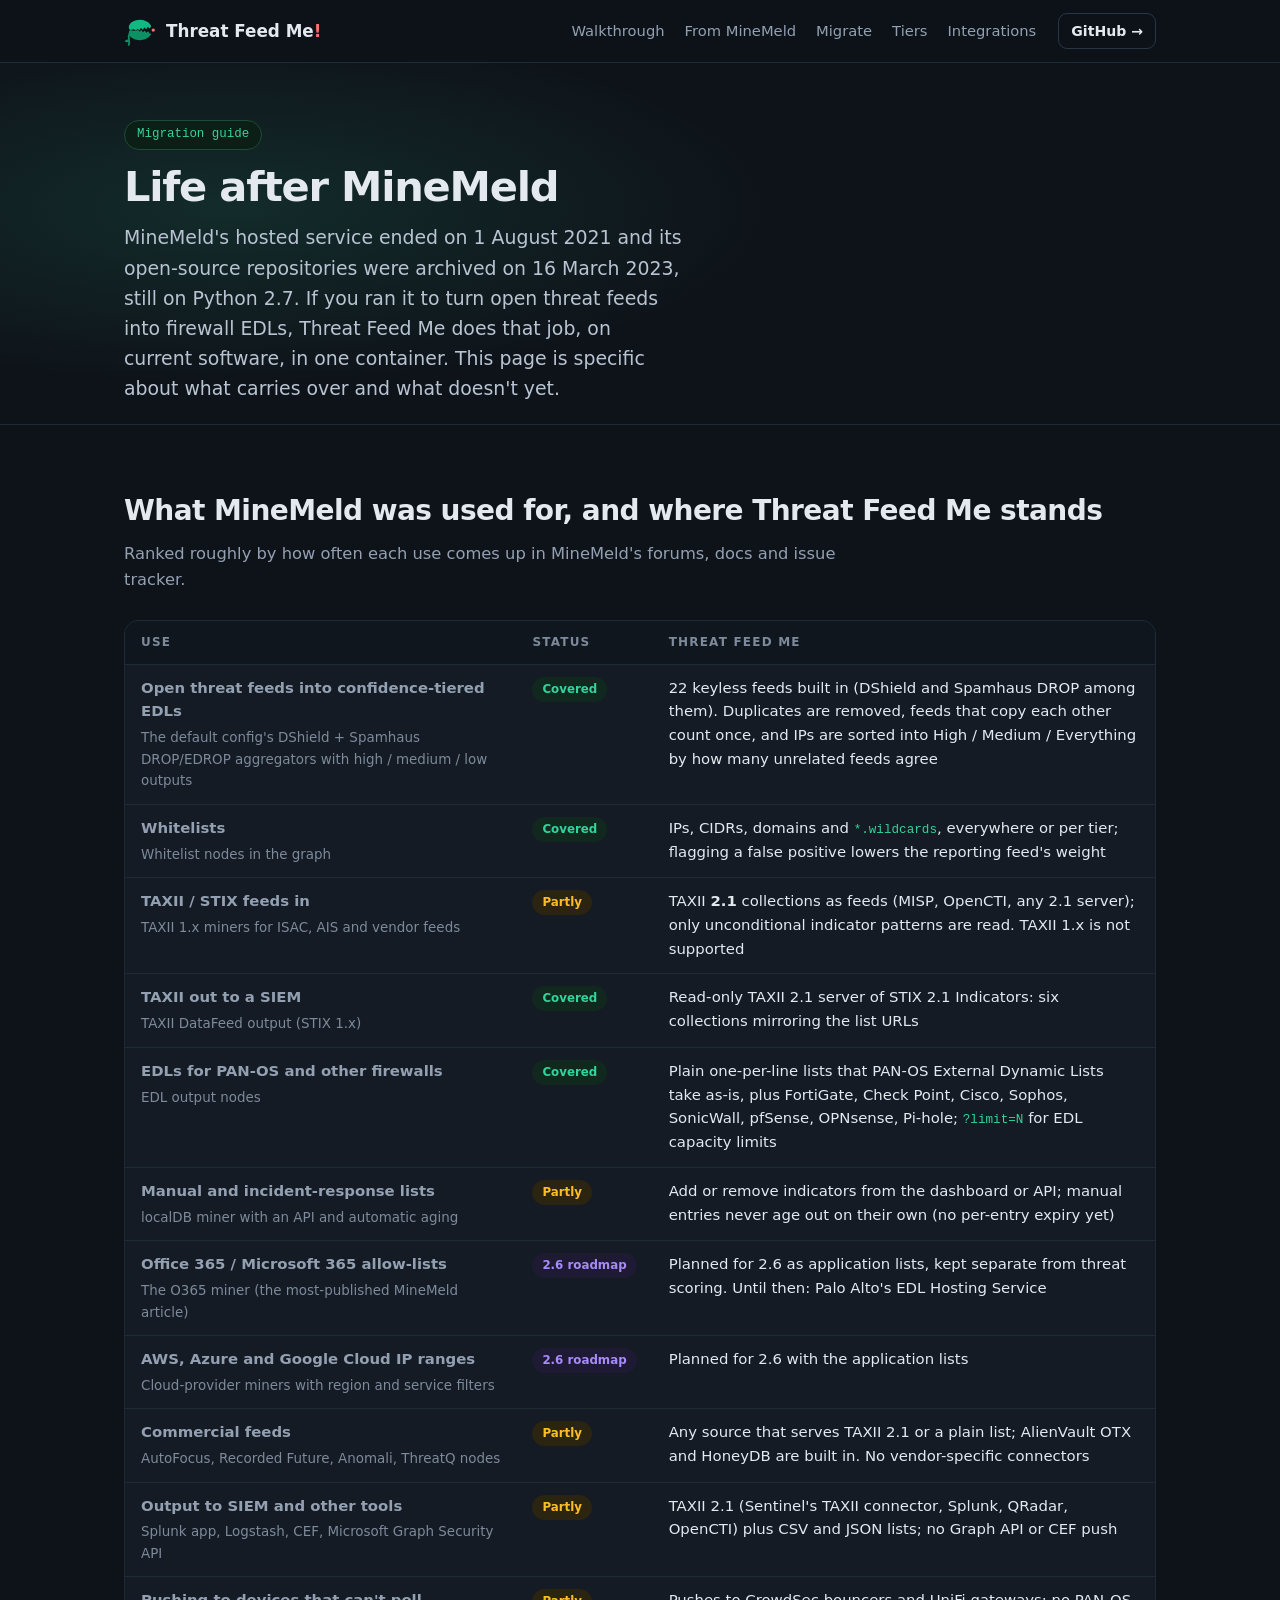
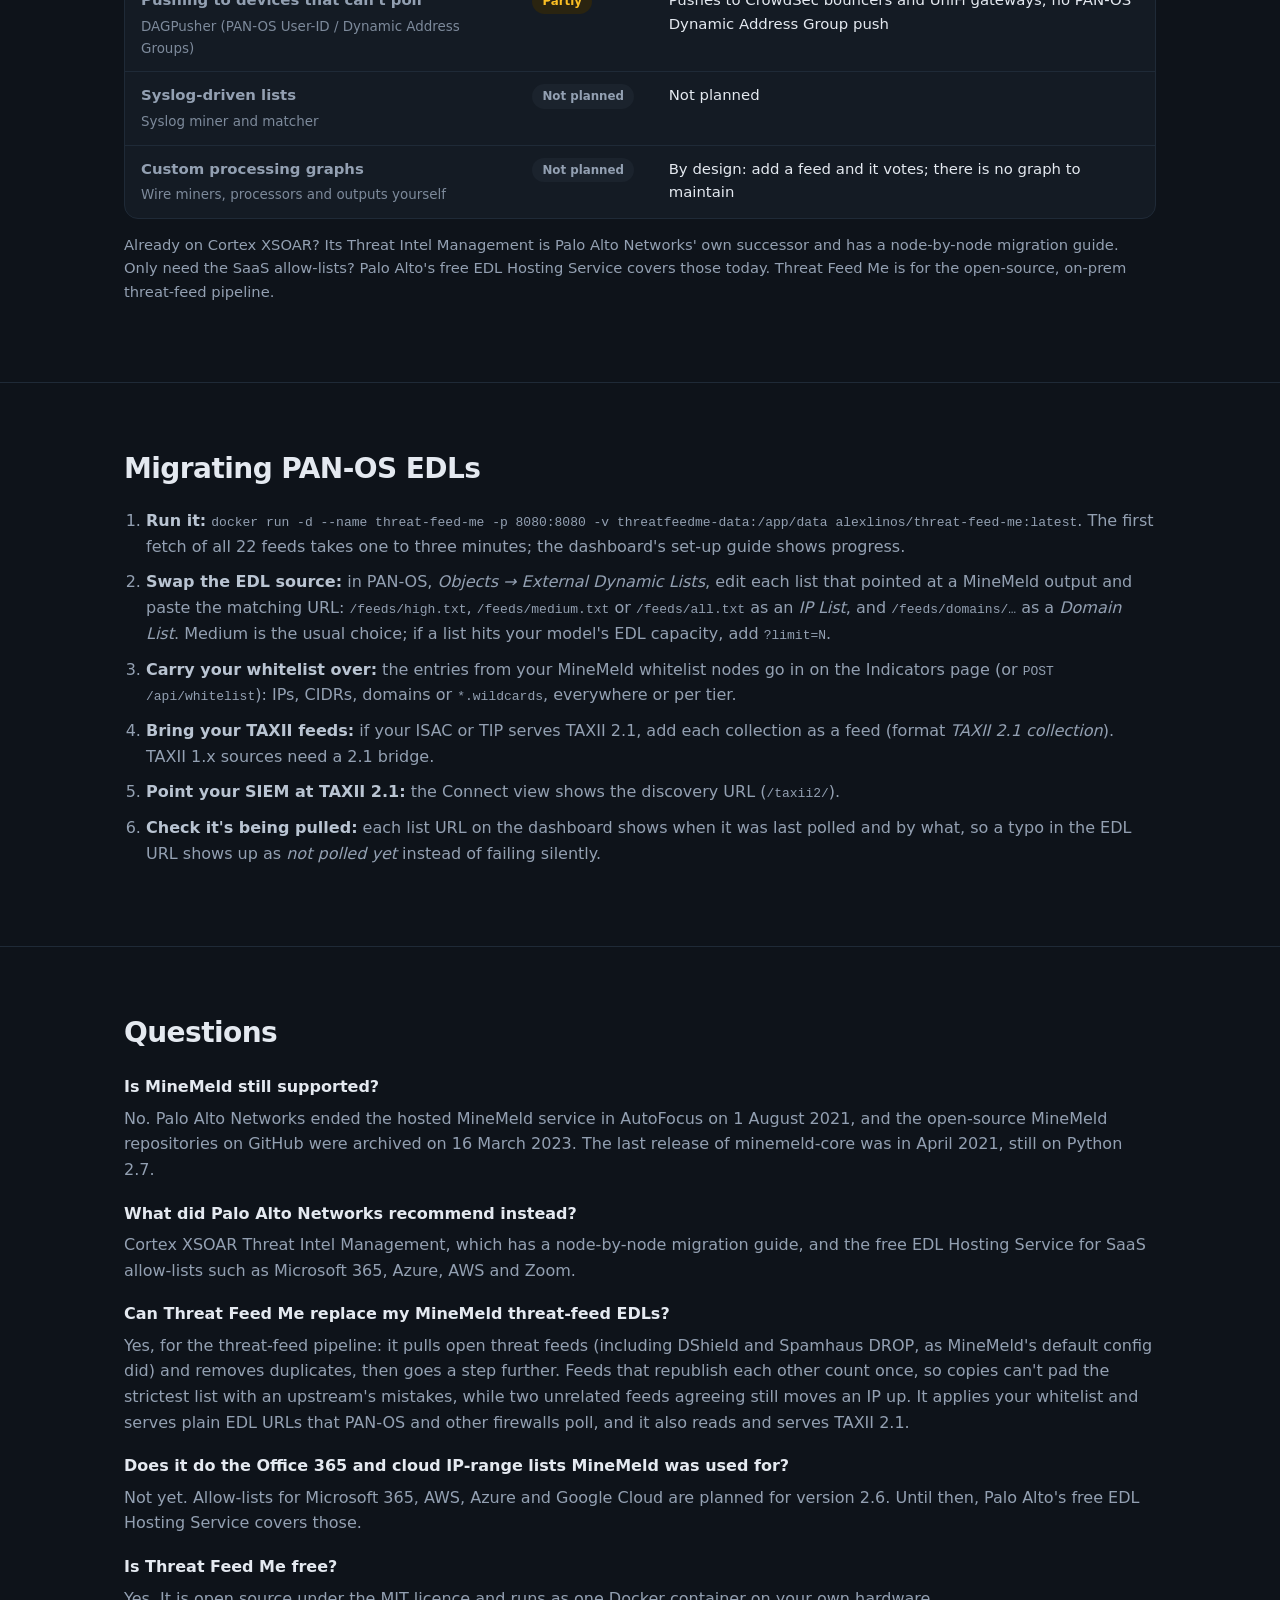
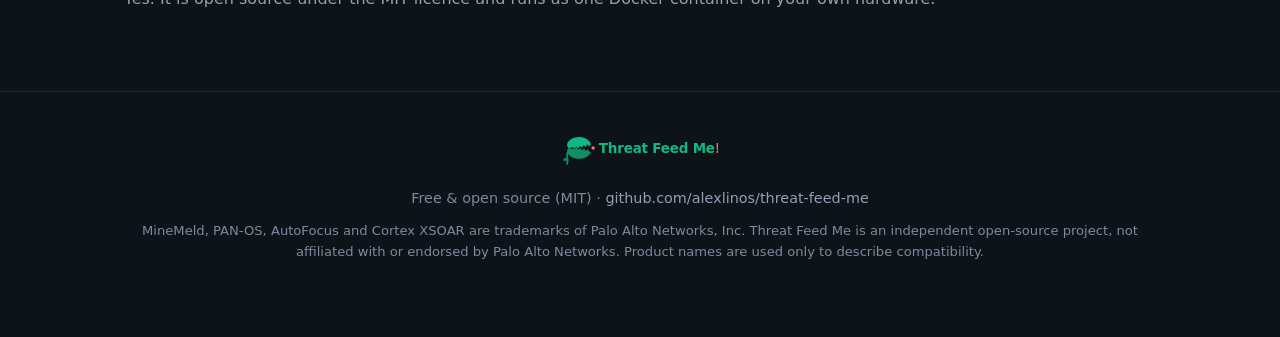
==== docs/minemeld.html @ 3b80e7b0 "site: explain the scoring in plain language, and say how we go past MineMeld The page leaned on "ove" ====
<!doctype html>
<html lang="en">
<head>
<meta charset="utf-8">
<meta name="viewport" content="width=device-width, initial-scale=1">
<title>MineMeld alternative: move your threat-feed EDLs to Threat Feed Me</title>
<meta name="description" content="MineMeld is archived. What it was used for, what Threat Feed Me covers today (threat-feed EDLs, whitelists, TAXII 2.1 in and out, non-PAN firewalls), what is on the roadmap (Office 365 and cloud allow-lists), and how to migrate PAN-OS EDLs.">
<link rel="canonical" href="https://alexlinos.github.io/threat-feed-me/minemeld.html">
<link rel="icon" type="image/svg+xml" href="assets/logo-mark.svg">
<meta property="og:type" content="article">
<meta property="og:title" content="MineMeld alternative: move your threat-feed EDLs to Threat Feed Me">
<meta property="og:description" content="What MineMeld was used for, what carries over, what doesn't yet, and how to migrate.">
<meta property="og:url" content="https://alexlinos.github.io/threat-feed-me/minemeld.html">
<meta property="og:image" content="https://alexlinos.github.io/threat-feed-me/assets/social-preview.png">
<meta name="twitter:card" content="summary_large_image">
<script type="application/ld+json">{"@context": "https://schema.org", "@type": "FAQPage", "mainEntity": [{"@type": "Question", "name": "Is MineMeld still supported?", "acceptedAnswer": {"@type": "Answer", "text": "No. Palo Alto Networks ended the hosted MineMeld service in AutoFocus on 1 August 2021, and the open-source MineMeld repositories on GitHub were archived on 16 March 2023. The last release of minemeld-core was in April 2021, still on Python 2.7."}}, {"@type": "Question", "name": "What did Palo Alto Networks recommend instead?", "acceptedAnswer": {"@type": "Answer", "text": "Cortex XSOAR Threat Intel Management, which has a node-by-node migration guide, and the free EDL Hosting Service for SaaS allow-lists such as Microsoft 365, Azure, AWS and Zoom."}}, {"@type": "Question", "name": "Can Threat Feed Me replace my MineMeld threat-feed EDLs?", "acceptedAnswer": {"@type": "Answer", "text": "Yes, for the threat-feed pipeline: it pulls open threat feeds (including DShield and Spamhaus DROP, as MineMeld's default config did) and removes duplicates, then goes a step further. Feeds that republish each other count once, so copies can't pad the strictest list with an upstream's mistakes, while two unrelated feeds agreeing still moves an IP up. It applies your whitelist and serves plain EDL URLs that PAN-OS and other firewalls poll, and it also reads and serves TAXII 2.1."}}, {"@type": "Question", "name": "Does it do the Office 365 and cloud IP-range lists MineMeld was used for?", "acceptedAnswer": {"@type": "Answer", "text": "Not yet. Allow-lists for Microsoft 365, AWS, Azure and Google Cloud are planned for version 2.6. Until then, Palo Alto's free EDL Hosting Service covers those."}}, {"@type": "Question", "name": "Is Threat Feed Me free?", "acceptedAnswer": {"@type": "Answer", "text": "Yes. It is open source under the MIT licence and runs as one Docker container on your own hardware."}}]}</script>
<script type="application/ld+json">{"@context": "https://schema.org", "@type": "SoftwareApplication", "name": "Threat Feed Me", "applicationCategory": "SecurityApplication", "operatingSystem": "Linux (Docker), amd64 and arm64", "offers": {"@type": "Offer", "price": "0", "priceCurrency": "USD"}, "license": "https://opensource.org/licenses/MIT", "url": "https://alexlinos.github.io/threat-feed-me/", "codeRepository": "https://github.com/alexlinos/threat-feed-me", "description": "Open-source, on-prem threat-intelligence aggregator: free threat feeds, deduplicated and ranked by how many unrelated feeds agree, as firewall block lists (EDLs), TAXII 2.1 in and out, and publishing to CrowdSec and UniFi."}</script>
<style>
  :root{
    --bg:#0e131a; --panel:#141b24; --panel-2:#10161e; --raised:#17202b;
    --border:#1f2a37; --border-2:#2a3646;
    --text:#e4e9f0; --text-2:#b9c4d2; --muted:#93a0b2; --dim:#7d8a9b;
    --green:#10b981; --green-bright:#34d399; --green-deep:#11281f;
    --purple:#a78bfa; --red:#f87171; --amber:#fbbf24;
    --mono:"JetBrains Mono",ui-monospace,SFMono-Regular,Menlo,Consolas,monospace;
    --sans:"Plus Jakarta Sans",Inter,"Segoe UI Variable Text","Segoe UI",system-ui,-apple-system,sans-serif;
    --maxw:1080px;
  }
  *{box-sizing:border-box}
  html{scroll-behavior:smooth;background:var(--bg)}
  body{margin:0;background:var(--bg);color:var(--text);font-family:var(--sans);line-height:1.6;
    -webkit-font-smoothing:antialiased}
  a{color:var(--green-bright);text-decoration:none}
  a:hover{text-decoration:underline}
  :focus-visible{outline:2px solid var(--green-bright);outline-offset:2px}
  .wrap{max-width:var(--maxw);margin:0 auto;padding:0 24px}

  /* ---- top bar ---- */
  .nav{position:sticky;top:0;z-index:10;background:rgba(14,19,26,.88);backdrop-filter:blur(10px);
    -webkit-backdrop-filter:blur(10px);border-bottom:1px solid var(--border)}
  .nav .wrap{display:flex;align-items:center;gap:22px;height:62px}
  .nav .brand{display:flex;align-items:center;gap:10px;color:var(--text);font-weight:800;font-size:1.05rem}
  .nav .brand:hover{text-decoration:none}
  .nav .brand svg{width:32px;height:32px}
  .nav .brand .bang{color:var(--red)}
  .nav .links{display:flex;gap:20px;margin-left:auto;font-size:.92rem}
  .nav .links a{color:var(--muted)}
  .nav .links a:hover{color:var(--text);text-decoration:none}
  .nav .gh{color:var(--text);border:1px solid var(--border-2);border-radius:9px;padding:6px 12px;font-weight:600;font-size:.88rem}
  .nav .gh:hover{border-color:var(--green);text-decoration:none}

  /* ---- hero ---- */
  header{padding:64px 0 36px;background:
    radial-gradient(ellipse 60% 70% at 18% 40%,rgba(52,211,153,.13),transparent 70%)}
  .hero{display:grid;grid-template-columns:minmax(0,1.15fr) minmax(0,1fr);gap:40px;align-items:center}
  .kicker{display:inline-block;font-family:var(--mono);font-size:.78rem;color:var(--green-bright);
    border:1px solid #1e4a37;border-radius:999px;padding:4px 12px;background:#0c1f17}
  h1{margin:16px 0 14px;font-size:3.3rem;line-height:1.02;font-weight:800;letter-spacing:-.03em}
  h1 .bang{color:var(--red)}
  .lede{font-size:1.18rem;color:var(--text-2);margin:0;max-width:560px}
  .lede b{color:var(--text)}
  .hero-stage{width:100%;max-width:520px;margin-left:auto;border-radius:24px;overflow:hidden;
    border:1px solid #1e2a36;background:#111922;aspect-ratio:3/2;box-shadow:0 24px 70px rgba(0,0,0,.35)}
  .hero-video{display:block;width:100%;height:100%;object-fit:cover}
  .cta-row{display:flex;gap:12px;flex-wrap:wrap;margin:28px 0 0}
  .btn{display:inline-flex;align-items:center;gap:8px;padding:12px 20px;border-radius:11px;font-weight:700;font-size:.95rem;
    border:1px solid var(--border-2)}
  .btn:hover{text-decoration:none}
  .btn.primary{background:var(--green-bright);color:#05180f;border-color:var(--green-bright)}
  .btn.primary:hover{filter:brightness(1.06)}
  .btn.ghost{color:var(--text);background:var(--panel)}
  .btn.ghost:hover{border-color:var(--green)}
  .chips{display:flex;flex-wrap:wrap;gap:10px;margin-top:26px}
  .chip{font-size:.86rem;color:var(--muted);background:var(--panel);border:1px solid var(--border);border-radius:999px;padding:6px 13px}
  .chip b{color:var(--green-bright);font-weight:650}
  .shot{margin:44px 0 0;border-radius:16px;border:1px solid var(--border-2);overflow:hidden;
    box-shadow:0 30px 80px rgba(0,0,0,.45),0 0 0 1px rgba(255,255,255,.02)}
  .shot img{display:block;width:100%;height:auto}

  /* ---- sections ---- */
  section{padding:64px 0;border-top:1px solid var(--border)}
  h2{font-size:1.75rem;font-weight:800;letter-spacing:-.02em;margin:0 0 8px}
  .sub{color:var(--muted);margin:0 0 26px;font-size:1.02rem;max-width:760px}
  .sub b{color:var(--text-2)}

  /* ---- walkthrough ---- */
  .steps{display:grid;gap:28px}
  .step{display:grid;grid-template-columns:minmax(0,.8fr) minmax(0,1.4fr);gap:30px;align-items:center}
  .step:nth-child(even){grid-template-columns:minmax(0,1.4fr) minmax(0,.8fr)}
  .step:nth-child(even) .step-text{order:2}
  .step-num{font-family:var(--mono);font-size:.8rem;color:var(--green-bright);letter-spacing:.08em}
  .step h3{margin:6px 0 8px;font-size:1.3rem;font-weight:750;letter-spacing:-.01em}
  .step p{margin:0;color:var(--muted);font-size:.98rem}
  .step p b{color:var(--text-2)}
  .step .shot{margin:0}

  /* ---- code block ---- */
  .code{background:#0b1016;border:1px solid var(--border-2);border-radius:14px;overflow:hidden}
  .code-head{display:flex;align-items:center;gap:8px;padding:10px 14px;border-bottom:1px solid var(--border);background:var(--panel)}
  .dot{width:11px;height:11px;border-radius:50%}
  .dot.r{background:var(--red)} .dot.y{background:var(--amber)} .dot.g{background:var(--green-bright)}
  .code-title{margin-left:6px;font-family:var(--mono);font-size:.8rem;color:var(--dim)}
  .copy-btn{margin-left:auto;font-family:var(--mono);font-size:.78rem;background:var(--panel-2);color:var(--muted);
    border:1px solid var(--border-2);border-radius:8px;padding:5px 11px;cursor:pointer;transition:.15s}
  .copy-btn:hover,.copy-btn.done{color:var(--green-bright);border-color:var(--green)}
  pre{margin:0;padding:16px 18px;overflow-x:auto;font-family:var(--mono);font-size:.9rem;line-height:1.65;color:#d6dde6}
  pre .c{color:var(--dim)} pre .k{color:var(--green-bright)} pre .s{color:var(--amber)}
  .after-code{color:var(--muted);font-size:.93rem;margin-top:14px}
  .after-code code,.scoring code{font-family:var(--mono);font-size:.85em;background:var(--panel);border:1px solid var(--border-2);
    border-radius:6px;padding:1px 6px;color:var(--green-bright)}

  /* ---- tiers ---- */
  .tiers{display:grid;grid-template-columns:repeat(3,1fr);gap:14px}
  .tier{background:var(--panel);border:1px solid var(--border);border-radius:16px;padding:20px}
  .tier.med{border-color:#2b6b52;background:linear-gradient(180deg,rgba(52,211,153,.05),transparent 60%),var(--panel)}
  .tier h3{margin:0 0 4px;font-size:1.08rem;display:flex;align-items:center;gap:8px}
  .badge{font-size:.72rem;font-weight:700;padding:2px 9px;border-radius:999px;color:var(--muted);background:var(--raised)}
  .tier.med .badge{color:var(--green-bright);background:var(--green-deep)}
  .tier p{margin:8px 0 0;color:var(--muted);font-size:.92rem}
  .tier .url{font-family:var(--mono);font-size:.82rem;color:var(--text-2);margin-top:14px;word-break:break-all}
  .scoring{margin:24px 0 0;color:var(--muted);font-size:.95rem;padding-left:20px}
  .scoring li{margin:7px 0}
  .scoring b{color:var(--text-2)}

  /* ---- firewalls + cards + map ---- */
  .fw-grid{display:grid;grid-template-columns:repeat(2,1fr);gap:12px}
  .fw{background:var(--panel);border:1px solid var(--border);border-radius:12px;padding:14px 16px}
  .fw .name{font-weight:650;color:var(--text)}
  .fw .path{font-family:var(--mono);font-size:.8rem;color:var(--muted);margin-top:4px;display:block}
  .cards{display:grid;grid-template-columns:repeat(2,1fr);gap:14px}
  .card{background:var(--panel);border:1px solid var(--border);border-radius:16px;padding:20px}
  .card h3{margin:0 0 6px;font-size:1.05rem}
  .card p{margin:0;color:var(--muted);font-size:.93rem}
  .card .tag{font-family:var(--mono);font-size:.7rem;color:var(--green-bright);background:var(--green-deep);
    border-radius:6px;padding:1px 7px;margin-left:8px;vertical-align:2px}
  .table-wrap{overflow-x:auto}
  .map{width:100%;border-collapse:separate;border-spacing:0;font-size:.93rem;background:var(--panel);
    border:1px solid var(--border);border-radius:14px;overflow:hidden}
  .map th,.map td{text-align:left;padding:12px 16px;border-bottom:1px solid var(--border);vertical-align:top}
  .map th{font-size:.75rem;text-transform:uppercase;letter-spacing:.1em;color:var(--dim);font-weight:700;background:var(--panel-2)}
  .map td:first-child{color:var(--muted);width:38%}
  .map tr:last-child td{border-bottom:0}
  .map code{font-family:var(--mono);font-size:.85em;color:var(--green-bright)}
  .note{color:var(--muted);font-size:.92rem;margin-top:14px}
  .center{text-align:center}
  h2 .hash{display:none}

  /* ---- footer ---- */
  footer{border-top:1px solid var(--border);padding:40px 0 64px;text-align:center;color:var(--dim);font-size:.9rem}
  footer a{color:var(--muted)}
  footer .logo{height:34px;width:auto;margin-bottom:14px}

  @media (max-width:860px){
    .hero{grid-template-columns:1fr}
    .hero-stage{margin:0 auto;max-width:420px;order:-1}
    h1{font-size:2.5rem}
    .step,.step:nth-child(even){grid-template-columns:1fr}
    .step:nth-child(even) .step-text{order:0}
    .nav .links{display:none}
    .nav .gh{margin-left:auto}
  }
  @media (max-width:720px){
    .cards,.tiers,.fw-grid{grid-template-columns:1fr}
    header{padding:36px 0 20px}
    h2{font-size:1.45rem}
    section{padding:44px 0}
  }
</style>
<style>
  .page{padding:56px 0 20px}
  .page h1{font-size:2.6rem}
  .mm{display:block;color:var(--dim);font-size:.84rem;margin-top:3px}
  .st{display:inline-block;font-size:.74rem;font-weight:700;padding:3px 10px;border-radius:999px;white-space:nowrap}
  .st-ok{color:#34d399;background:#11281f} .st-part{color:#fbbf24;background:#2a2410}
  .st-road{color:#a78bfa;background:#1f1a33} .st-no{color:#93a0b2;background:#1b232d}
  .cov td:nth-child(2){width:120px}
  ol.mig{padding-left:22px;color:var(--muted)} ol.mig li{margin:10px 0} ol.mig b{color:var(--text-2)}
  .faq dt{font-weight:700;margin-top:18px} .faq dd{margin:6px 0 0;color:var(--muted)}
  .tm{color:var(--dim);font-size:.82rem;margin-top:10px}
</style>
</head>
<body>
<nav class="nav" aria-label="Site">
  <div class="wrap">
    <a class="brand" href="./"><svg viewBox="0 0 128 128" aria-hidden="true"><path d="M22 74 C12 90 27 102 19 120" stroke="#0c9064" stroke-width="7" fill="none" stroke-linecap="round"/><path d="M24 101 C13 95 6 99 3 107 C13 111 20 108 24 101 Z" fill="#0c9064"/><g transform="translate(24 60)"><g transform="rotate(-10)"><path d="M0 0 C-7 -10 -1 -24 14 -30 C40 -40 70 -32 84 -8 L86 0 L79 8 L72 0 L65 8 L58 0 L51 8 L44 0 L37 8 L30 0 L23 7 L16 0 Z" fill="#10b981"/></g><g transform="rotate(10)"><path d="M0 0 C-7 10 -1 24 14 30 C40 40 70 32 84 8 L86 0 L80 0 L73 -8 L66 0 L59 -8 L52 0 L45 -8 L38 0 L31 -8 L24 0 L16 0 Z" fill="#0c9064"/></g></g><circle cx="117" cy="60" r="6.5" fill="#f87171"/></svg><span>Threat Feed Me<span class="bang">!</span></span></a>
    <div class="links"><a href="./#walkthrough">Walkthrough</a><a href="minemeld.html">From MineMeld</a><a href="#migrate">Migrate</a><a href="./#tiers">Tiers</a><a href="./#delivery">Integrations</a></div>
    <a class="gh" href="https://github.com/alexlinos/threat-feed-me" target="_blank" rel="noopener">GitHub →</a>
  </div>
</nav>

<header class="page">
  <div class="wrap">
    <span class="kicker">Migration guide</span>
    <h1>Life after MineMeld</h1>
    <p class="lede">MineMeld's hosted service ended on 1 August 2021 and its open-source repositories were archived
      on 16 March 2023, still on Python 2.7. If you ran it to turn open threat feeds into firewall EDLs, Threat Feed
      Me does that job, on current software, in one container. This page is specific about what carries over and
      what doesn't yet.</p>
  </div>
</header>

<main>
  <section id="coverage">
    <div class="wrap">
      <h2>What MineMeld was used for, and where Threat Feed Me stands</h2>
      <p class="sub">Ranked roughly by how often each use comes up in MineMeld's forums, docs and issue tracker.</p>
      <div class="table-wrap">
      <table class="map cov">
        <thead><tr><th>Use</th><th>Status</th><th>Threat Feed Me</th></tr></thead>
        <tbody>
          <tr><td><b>Open threat feeds into confidence-tiered EDLs</b><span class="mm">The default config's DShield + Spamhaus DROP/EDROP aggregators with high / medium / low outputs</span></td><td><span class="st st-ok">Covered</span></td><td>22 keyless feeds built in (DShield and Spamhaus DROP among them). Duplicates are removed, feeds that copy each other count once, and IPs are sorted into High / Medium / Everything by how many unrelated feeds agree</td></tr>
          <tr><td><b>Whitelists</b><span class="mm">Whitelist nodes in the graph</span></td><td><span class="st st-ok">Covered</span></td><td>IPs, CIDRs, domains and <code>*.wildcards</code>, everywhere or per tier; flagging a false positive lowers the reporting feed's weight</td></tr>
          <tr><td><b>TAXII / STIX feeds in</b><span class="mm">TAXII 1.x miners for ISAC, AIS and vendor feeds</span></td><td><span class="st st-part">Partly</span></td><td>TAXII <b>2.1</b> collections as feeds (MISP, OpenCTI, any 2.1 server); only unconditional indicator patterns are read. TAXII 1.x is not supported</td></tr>
          <tr><td><b>TAXII out to a SIEM</b><span class="mm">TAXII DataFeed output (STIX 1.x)</span></td><td><span class="st st-ok">Covered</span></td><td>Read-only TAXII 2.1 server of STIX 2.1 Indicators: six collections mirroring the list URLs</td></tr>
          <tr><td><b>EDLs for PAN-OS and other firewalls</b><span class="mm">EDL output nodes</span></td><td><span class="st st-ok">Covered</span></td><td>Plain one-per-line lists that PAN-OS External Dynamic Lists take as-is, plus FortiGate, Check Point, Cisco, Sophos, SonicWall, pfSense, OPNsense, Pi-hole; <code>?limit=N</code> for EDL capacity limits</td></tr>
          <tr><td><b>Manual and incident-response lists</b><span class="mm">localDB miner with an API and automatic aging</span></td><td><span class="st st-part">Partly</span></td><td>Add or remove indicators from the dashboard or API; manual entries never age out on their own (no per-entry expiry yet)</td></tr>
          <tr><td><b>Office 365 / Microsoft 365 allow-lists</b><span class="mm">The O365 miner (the most-published MineMeld article)</span></td><td><span class="st st-road">2.6 roadmap</span></td><td>Planned for 2.6 as application lists, kept separate from threat scoring. Until then: Palo Alto's EDL Hosting Service</td></tr>
          <tr><td><b>AWS, Azure and Google Cloud IP ranges</b><span class="mm">Cloud-provider miners with region and service filters</span></td><td><span class="st st-road">2.6 roadmap</span></td><td>Planned for 2.6 with the application lists</td></tr>
          <tr><td><b>Commercial feeds</b><span class="mm">AutoFocus, Recorded Future, Anomali, ThreatQ nodes</span></td><td><span class="st st-part">Partly</span></td><td>Any source that serves TAXII 2.1 or a plain list; AlienVault OTX and HoneyDB are built in. No vendor-specific connectors</td></tr>
          <tr><td><b>Output to SIEM and other tools</b><span class="mm">Splunk app, Logstash, CEF, Microsoft Graph Security API</span></td><td><span class="st st-part">Partly</span></td><td>TAXII 2.1 (Sentinel's TAXII connector, Splunk, QRadar, OpenCTI) plus CSV and JSON lists; no Graph API or CEF push</td></tr>
          <tr><td><b>Pushing to devices that can't poll</b><span class="mm">DAGPusher (PAN-OS User-ID / Dynamic Address Groups)</span></td><td><span class="st st-part">Partly</span></td><td>Pushes to CrowdSec bouncers and UniFi gateways; no PAN-OS Dynamic Address Group push</td></tr>
          <tr><td><b>Syslog-driven lists</b><span class="mm">Syslog miner and matcher</span></td><td><span class="st st-no">Not planned</span></td><td>Not planned</td></tr>
          <tr><td><b>Custom processing graphs</b><span class="mm">Wire miners, processors and outputs yourself</span></td><td><span class="st st-no">Not planned</span></td><td>By design: add a feed and it votes; there is no graph to maintain</td></tr>
        </tbody>
      </table>
      </div>
      <p class="note">Already on Cortex XSOAR? Its Threat Intel Management is Palo Alto Networks' own successor and has
        a node-by-node migration guide. Only need the SaaS allow-lists? Palo Alto's free EDL Hosting Service covers
        those today. Threat Feed Me is for the open-source, on-prem threat-feed pipeline.</p>
    </div>
  </section>

  <section id="migrate">
    <div class="wrap">
      <h2>Migrating PAN-OS EDLs</h2>
      <ol class="mig">
        <li><b>Run it:</b> <code>docker run -d --name threat-feed-me -p 8080:8080 -v threatfeedme-data:/app/data alexlinos/threat-feed-me:latest</code>.
          The first fetch of all 22 feeds takes one to three minutes; the dashboard's set-up guide shows progress.</li>
        <li><b>Swap the EDL source:</b> in PAN-OS, <i>Objects → External Dynamic Lists</i>, edit each list that pointed
          at a MineMeld output and paste the matching URL: <code>/feeds/high.txt</code>, <code>/feeds/medium.txt</code>
          or <code>/feeds/all.txt</code> as an <i>IP List</i>, and <code>/feeds/domains/…</code> as a <i>Domain List</i>.
          Medium is the usual choice; if a list hits your model's EDL capacity, add <code>?limit=N</code>.</li>
        <li><b>Carry your whitelist over:</b> the entries from your MineMeld whitelist nodes go in on the Indicators page
          (or <code>POST /api/whitelist</code>): IPs, CIDRs, domains or <code>*.wildcards</code>, everywhere or per tier.</li>
        <li><b>Bring your TAXII feeds:</b> if your ISAC or TIP serves TAXII 2.1, add each collection as a feed
          (format <i>TAXII 2.1 collection</i>). TAXII 1.x sources need a 2.1 bridge.</li>
        <li><b>Point your SIEM at TAXII 2.1:</b> the Connect view shows the discovery URL (<code>/taxii2/</code>).</li>
        <li><b>Check it's being pulled:</b> each list URL on the dashboard shows when it was last polled and by what,
          so a typo in the EDL URL shows up as <i>not polled yet</i> instead of failing silently.</li>
      </ol>
    </div>
  </section>

  <section id="faq">
    <div class="wrap">
      <h2>Questions</h2>
      <dl class="faq">
        <dt>Is MineMeld still supported?</dt><dd>No. Palo Alto Networks ended the hosted MineMeld service in AutoFocus on 1 August 2021, and the open-source MineMeld repositories on GitHub were archived on 16 March 2023. The last release of minemeld-core was in April 2021, still on Python 2.7.</dd>
        <dt>What did Palo Alto Networks recommend instead?</dt><dd>Cortex XSOAR Threat Intel Management, which has a node-by-node migration guide, and the free EDL Hosting Service for SaaS allow-lists such as Microsoft 365, Azure, AWS and Zoom.</dd>
        <dt>Can Threat Feed Me replace my MineMeld threat-feed EDLs?</dt><dd>Yes, for the threat-feed pipeline: it pulls open threat feeds (including DShield and Spamhaus DROP, as MineMeld's default config did) and removes duplicates, then goes a step further. Feeds that republish each other count once, so copies can't pad the strictest list with an upstream's mistakes, while two unrelated feeds agreeing still moves an IP up. It applies your whitelist and serves plain EDL URLs that PAN-OS and other firewalls poll, and it also reads and serves TAXII 2.1.</dd>
        <dt>Does it do the Office 365 and cloud IP-range lists MineMeld was used for?</dt><dd>Not yet. Allow-lists for Microsoft 365, AWS, Azure and Google Cloud are planned for version 2.6. Until then, Palo Alto's free EDL Hosting Service covers those.</dd>
        <dt>Is Threat Feed Me free?</dt><dd>Yes. It is open source under the MIT licence and runs as one Docker container on your own hardware.</dd>
      </dl>
    </div>
  </section>
</main>

<footer>
  <div class="wrap">
    <img class="logo" src="assets/logo.svg" alt="Threat Feed Me!">
    <div>Free &amp; open source (MIT) · <a href="https://github.com/alexlinos/threat-feed-me" target="_blank" rel="noopener">github.com/alexlinos/threat-feed-me</a></div>
    <p class="tm">MineMeld, PAN-OS, AutoFocus and Cortex XSOAR are trademarks of Palo Alto Networks, Inc. Threat Feed Me is an
      independent open-source project, not affiliated with or endorsed by Palo Alto Networks. Product names are used
      only to describe compatibility.</p>
  </div>
</footer>
</body>
</html>
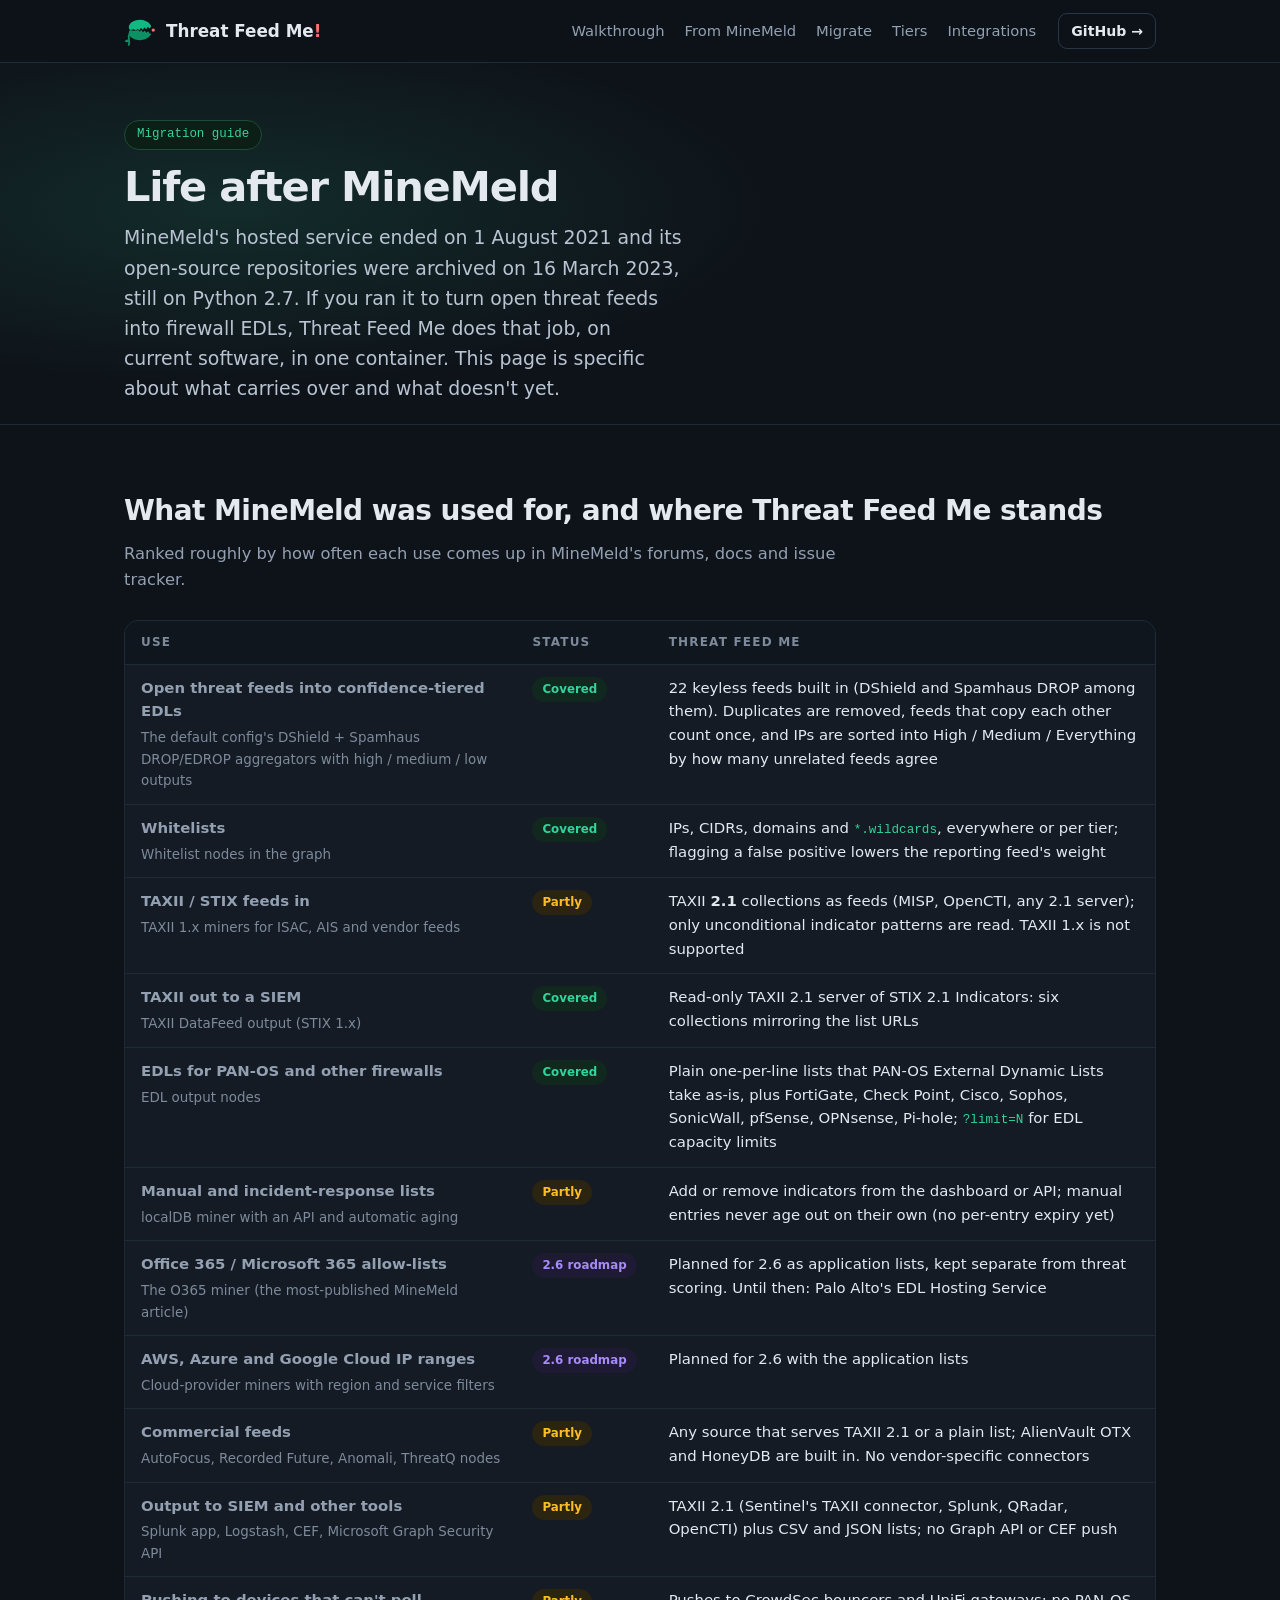
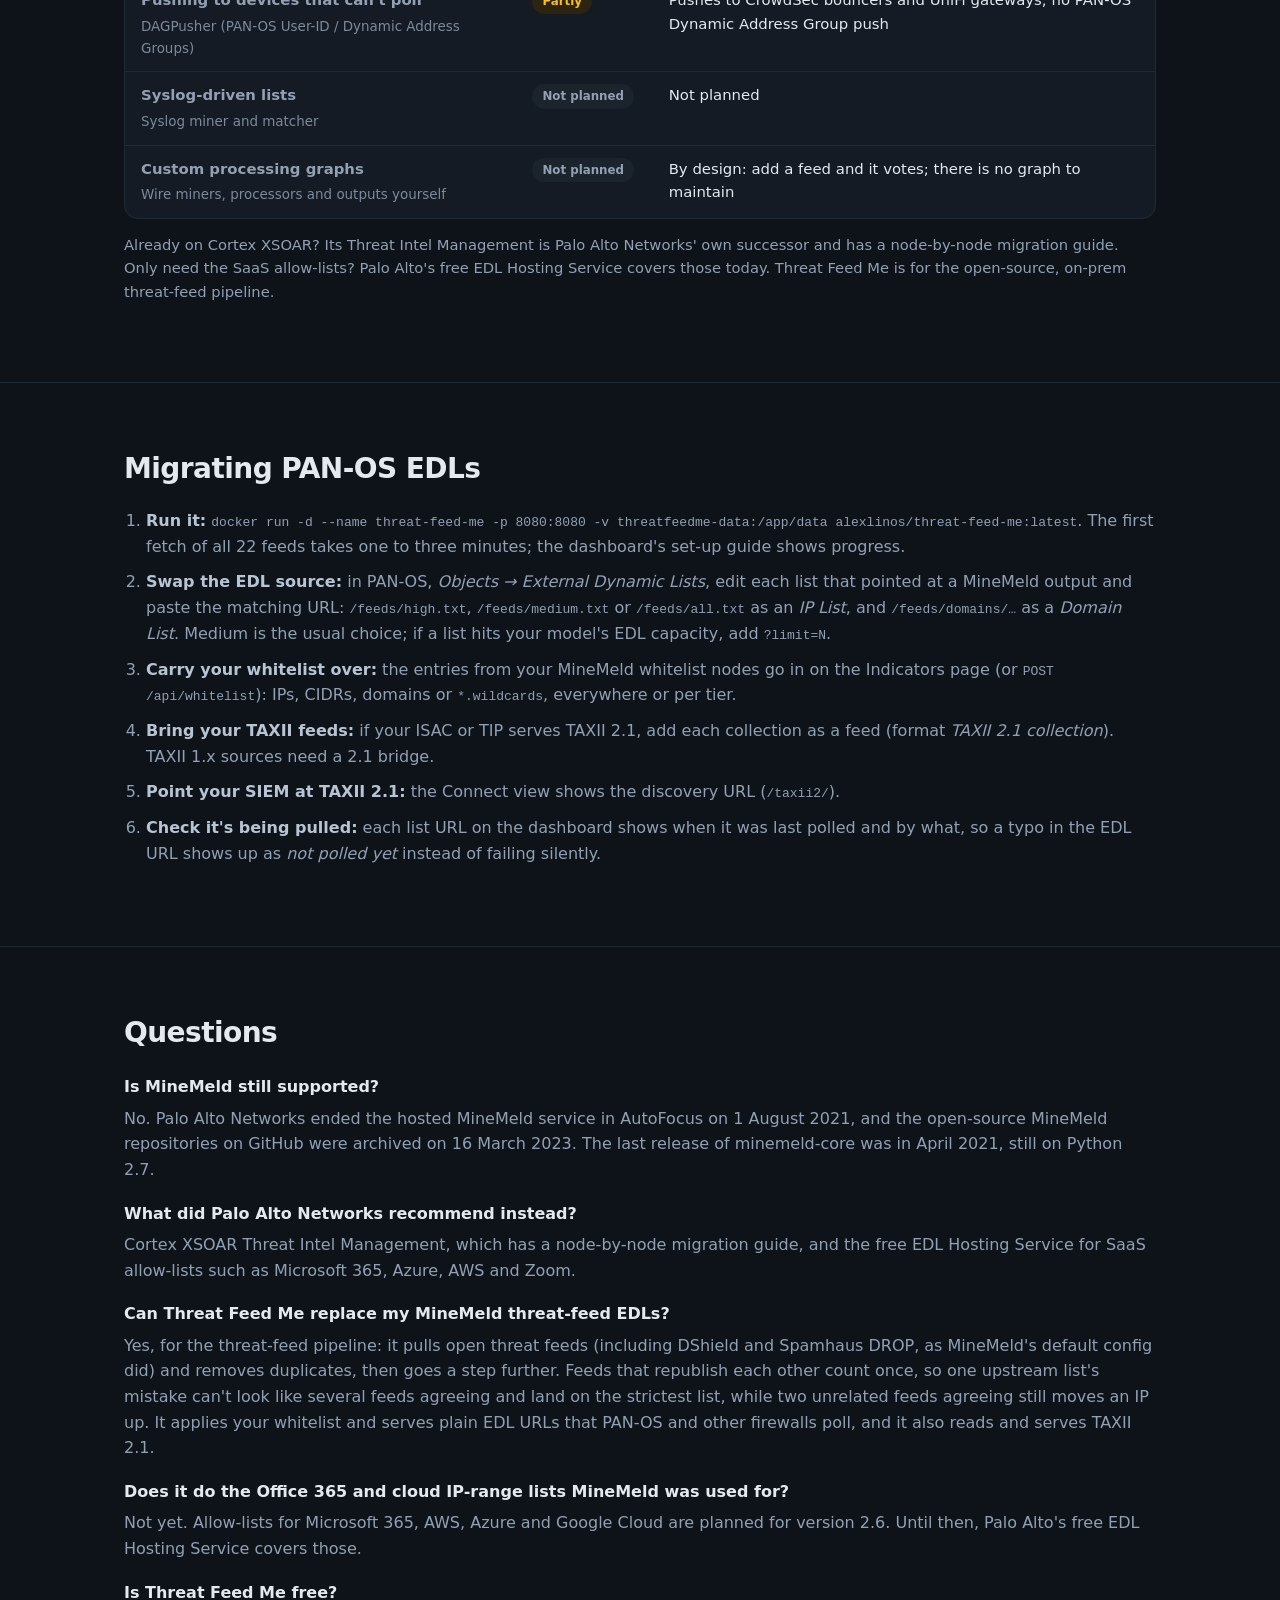
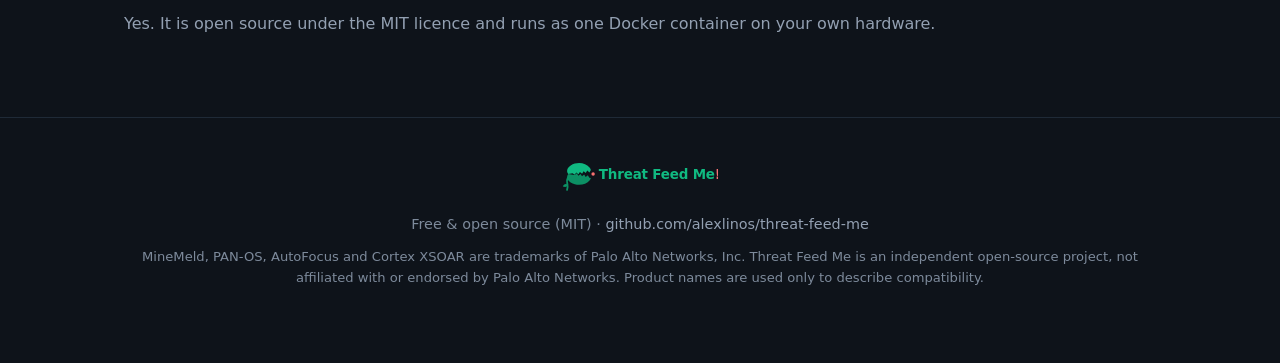
==== commit 3b4d8d51: "site: say concretely what counting copies once protects against 'Filling up with an upstream's mista" ====
--- a/docs/minemeld.html
+++ b/docs/minemeld.html
@@ -13,7 +13,7 @@
 <meta property="og:url" content="https://alexlinos.github.io/threat-feed-me/minemeld.html">
 <meta property="og:image" content="https://alexlinos.github.io/threat-feed-me/assets/social-preview.png">
 <meta name="twitter:card" content="summary_large_image">
-<script type="application/ld+json">{"@context": "https://schema.org", "@type": "FAQPage", "mainEntity": [{"@type": "Question", "name": "Is MineMeld still supported?", "acceptedAnswer": {"@type": "Answer", "text": "No. Palo Alto Networks ended the hosted MineMeld service in AutoFocus on 1 August 2021, and the open-source MineMeld repositories on GitHub were archived on 16 March 2023. The last release of minemeld-core was in April 2021, still on Python 2.7."}}, {"@type": "Question", "name": "What did Palo Alto Networks recommend instead?", "acceptedAnswer": {"@type": "Answer", "text": "Cortex XSOAR Threat Intel Management, which has a node-by-node migration guide, and the free EDL Hosting Service for SaaS allow-lists such as Microsoft 365, Azure, AWS and Zoom."}}, {"@type": "Question", "name": "Can Threat Feed Me replace my MineMeld threat-feed EDLs?", "acceptedAnswer": {"@type": "Answer", "text": "Yes, for the threat-feed pipeline: it pulls open threat feeds (including DShield and Spamhaus DROP, as MineMeld's default config did) and removes duplicates, then goes a step further. Feeds that republish each other count once, so copies can't pad the strictest list with an upstream's mistakes, while two unrelated feeds agreeing still moves an IP up. It applies your whitelist and serves plain EDL URLs that PAN-OS and other firewalls poll, and it also reads and serves TAXII 2.1."}}, {"@type": "Question", "name": "Does it do the Office 365 and cloud IP-range lists MineMeld was used for?", "acceptedAnswer": {"@type": "Answer", "text": "Not yet. Allow-lists for Microsoft 365, AWS, Azure and Google Cloud are planned for version 2.6. Until then, Palo Alto's free EDL Hosting Service covers those."}}, {"@type": "Question", "name": "Is Threat Feed Me free?", "acceptedAnswer": {"@type": "Answer", "text": "Yes. It is open source under the MIT licence and runs as one Docker container on your own hardware."}}]}</script>
+<script type="application/ld+json">{"@context": "https://schema.org", "@type": "FAQPage", "mainEntity": [{"@type": "Question", "name": "Is MineMeld still supported?", "acceptedAnswer": {"@type": "Answer", "text": "No. Palo Alto Networks ended the hosted MineMeld service in AutoFocus on 1 August 2021, and the open-source MineMeld repositories on GitHub were archived on 16 March 2023. The last release of minemeld-core was in April 2021, still on Python 2.7."}}, {"@type": "Question", "name": "What did Palo Alto Networks recommend instead?", "acceptedAnswer": {"@type": "Answer", "text": "Cortex XSOAR Threat Intel Management, which has a node-by-node migration guide, and the free EDL Hosting Service for SaaS allow-lists such as Microsoft 365, Azure, AWS and Zoom."}}, {"@type": "Question", "name": "Can Threat Feed Me replace my MineMeld threat-feed EDLs?", "acceptedAnswer": {"@type": "Answer", "text": "Yes, for the threat-feed pipeline: it pulls open threat feeds (including DShield and Spamhaus DROP, as MineMeld's default config did) and removes duplicates, then goes a step further. Feeds that republish each other count once, so one upstream list's mistake can't look like several feeds agreeing and land on the strictest list, while two unrelated feeds agreeing still moves an IP up. It applies your whitelist and serves plain EDL URLs that PAN-OS and other firewalls poll, and it also reads and serves TAXII 2.1."}}, {"@type": "Question", "name": "Does it do the Office 365 and cloud IP-range lists MineMeld was used for?", "acceptedAnswer": {"@type": "Answer", "text": "Not yet. Allow-lists for Microsoft 365, AWS, Azure and Google Cloud are planned for version 2.6. Until then, Palo Alto's free EDL Hosting Service covers those."}}, {"@type": "Question", "name": "Is Threat Feed Me free?", "acceptedAnswer": {"@type": "Answer", "text": "Yes. It is open source under the MIT licence and runs as one Docker container on your own hardware."}}]}</script>
 <script type="application/ld+json">{"@context": "https://schema.org", "@type": "SoftwareApplication", "name": "Threat Feed Me", "applicationCategory": "SecurityApplication", "operatingSystem": "Linux (Docker), amd64 and arm64", "offers": {"@type": "Offer", "price": "0", "priceCurrency": "USD"}, "license": "https://opensource.org/licenses/MIT", "url": "https://alexlinos.github.io/threat-feed-me/", "codeRepository": "https://github.com/alexlinos/threat-feed-me", "description": "Open-source, on-prem threat-intelligence aggregator: free threat feeds, deduplicated and ranked by how many unrelated feeds agree, as firewall block lists (EDLs), TAXII 2.1 in and out, and publishing to CrowdSec and UniFi."}</script>
 <style>
   :root{
@@ -257,7 +257,7 @@
       <dl class="faq">
         <dt>Is MineMeld still supported?</dt><dd>No. Palo Alto Networks ended the hosted MineMeld service in AutoFocus on 1 August 2021, and the open-source MineMeld repositories on GitHub were archived on 16 March 2023. The last release of minemeld-core was in April 2021, still on Python 2.7.</dd>
         <dt>What did Palo Alto Networks recommend instead?</dt><dd>Cortex XSOAR Threat Intel Management, which has a node-by-node migration guide, and the free EDL Hosting Service for SaaS allow-lists such as Microsoft 365, Azure, AWS and Zoom.</dd>
-        <dt>Can Threat Feed Me replace my MineMeld threat-feed EDLs?</dt><dd>Yes, for the threat-feed pipeline: it pulls open threat feeds (including DShield and Spamhaus DROP, as MineMeld's default config did) and removes duplicates, then goes a step further. Feeds that republish each other count once, so copies can't pad the strictest list with an upstream's mistakes, while two unrelated feeds agreeing still moves an IP up. It applies your whitelist and serves plain EDL URLs that PAN-OS and other firewalls poll, and it also reads and serves TAXII 2.1.</dd>
+        <dt>Can Threat Feed Me replace my MineMeld threat-feed EDLs?</dt><dd>Yes, for the threat-feed pipeline: it pulls open threat feeds (including DShield and Spamhaus DROP, as MineMeld's default config did) and removes duplicates, then goes a step further. Feeds that republish each other count once, so one upstream list's mistake can't look like several feeds agreeing and land on the strictest list, while two unrelated feeds agreeing still moves an IP up. It applies your whitelist and serves plain EDL URLs that PAN-OS and other firewalls poll, and it also reads and serves TAXII 2.1.</dd>
         <dt>Does it do the Office 365 and cloud IP-range lists MineMeld was used for?</dt><dd>Not yet. Allow-lists for Microsoft 365, AWS, Azure and Google Cloud are planned for version 2.6. Until then, Palo Alto's free EDL Hosting Service covers those.</dd>
         <dt>Is Threat Feed Me free?</dt><dd>Yes. It is open source under the MIT licence and runs as one Docker container on your own hardware.</dd>
       </dl>
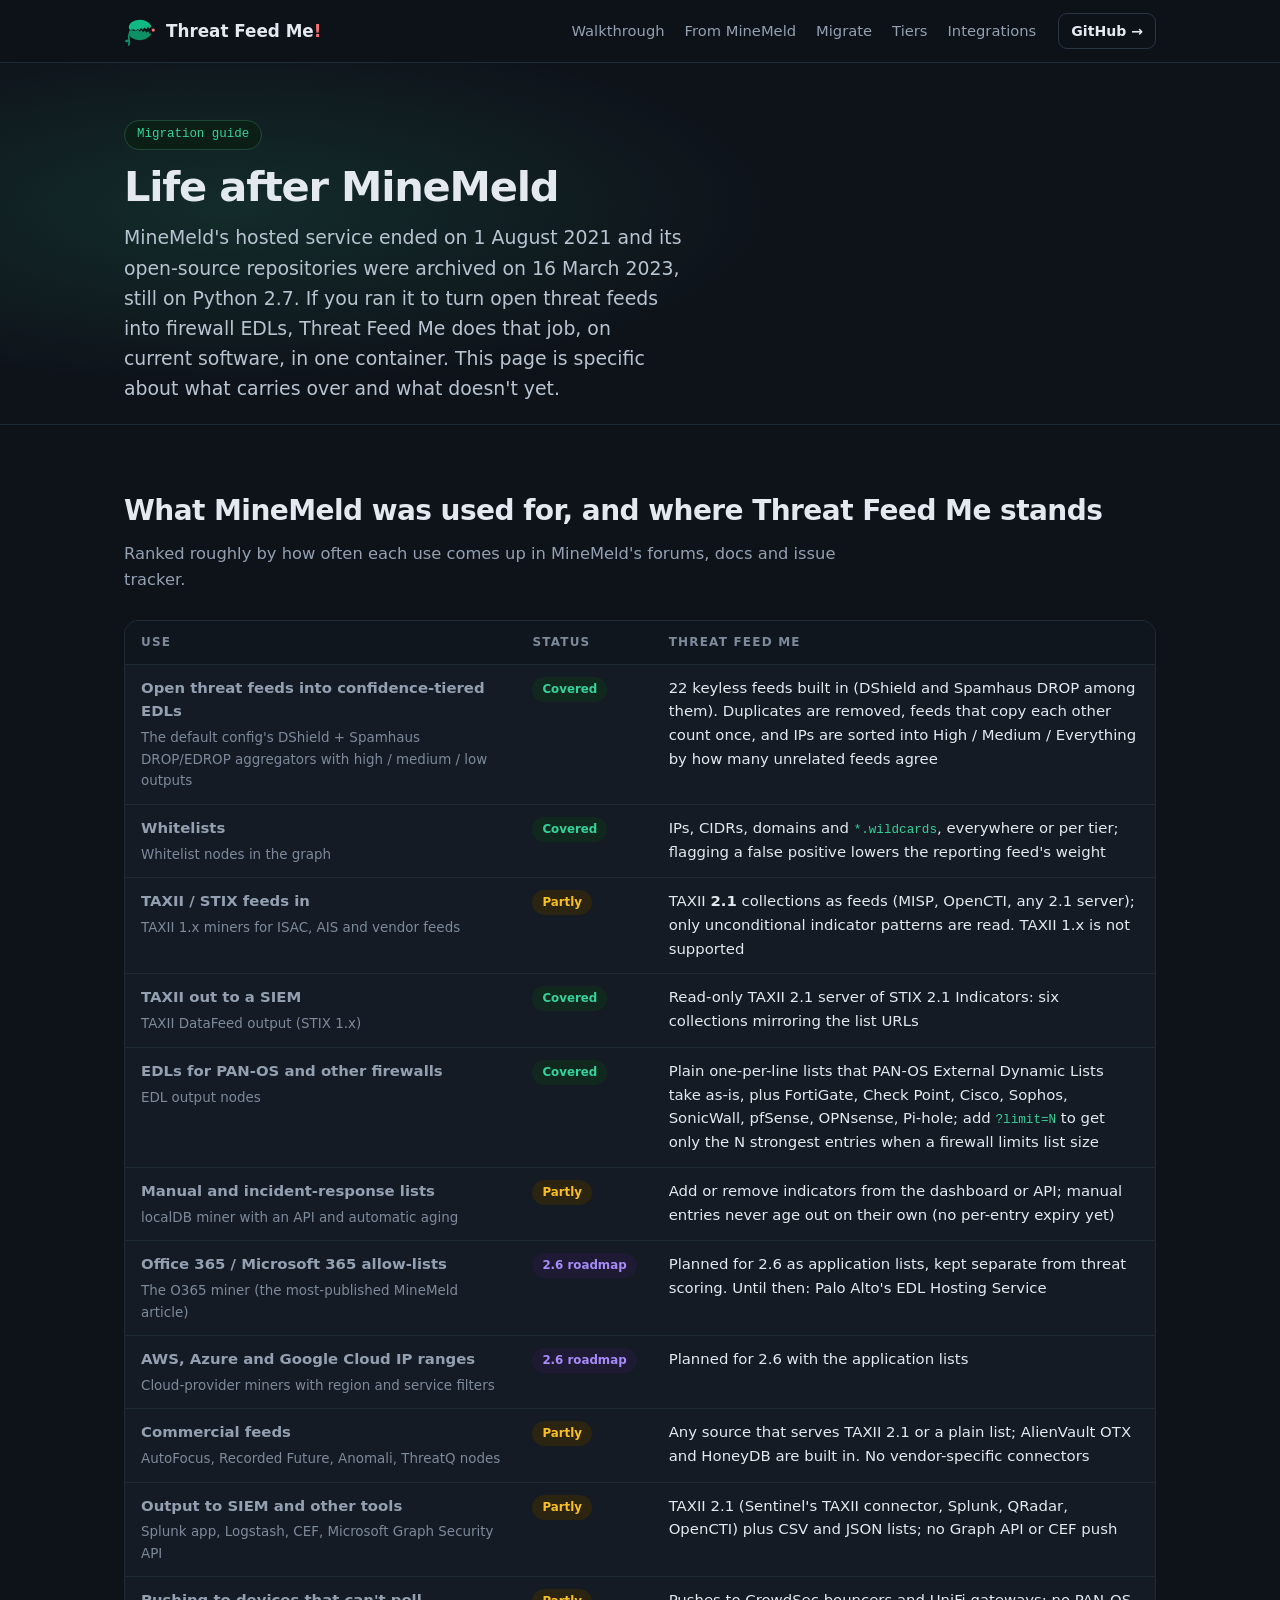
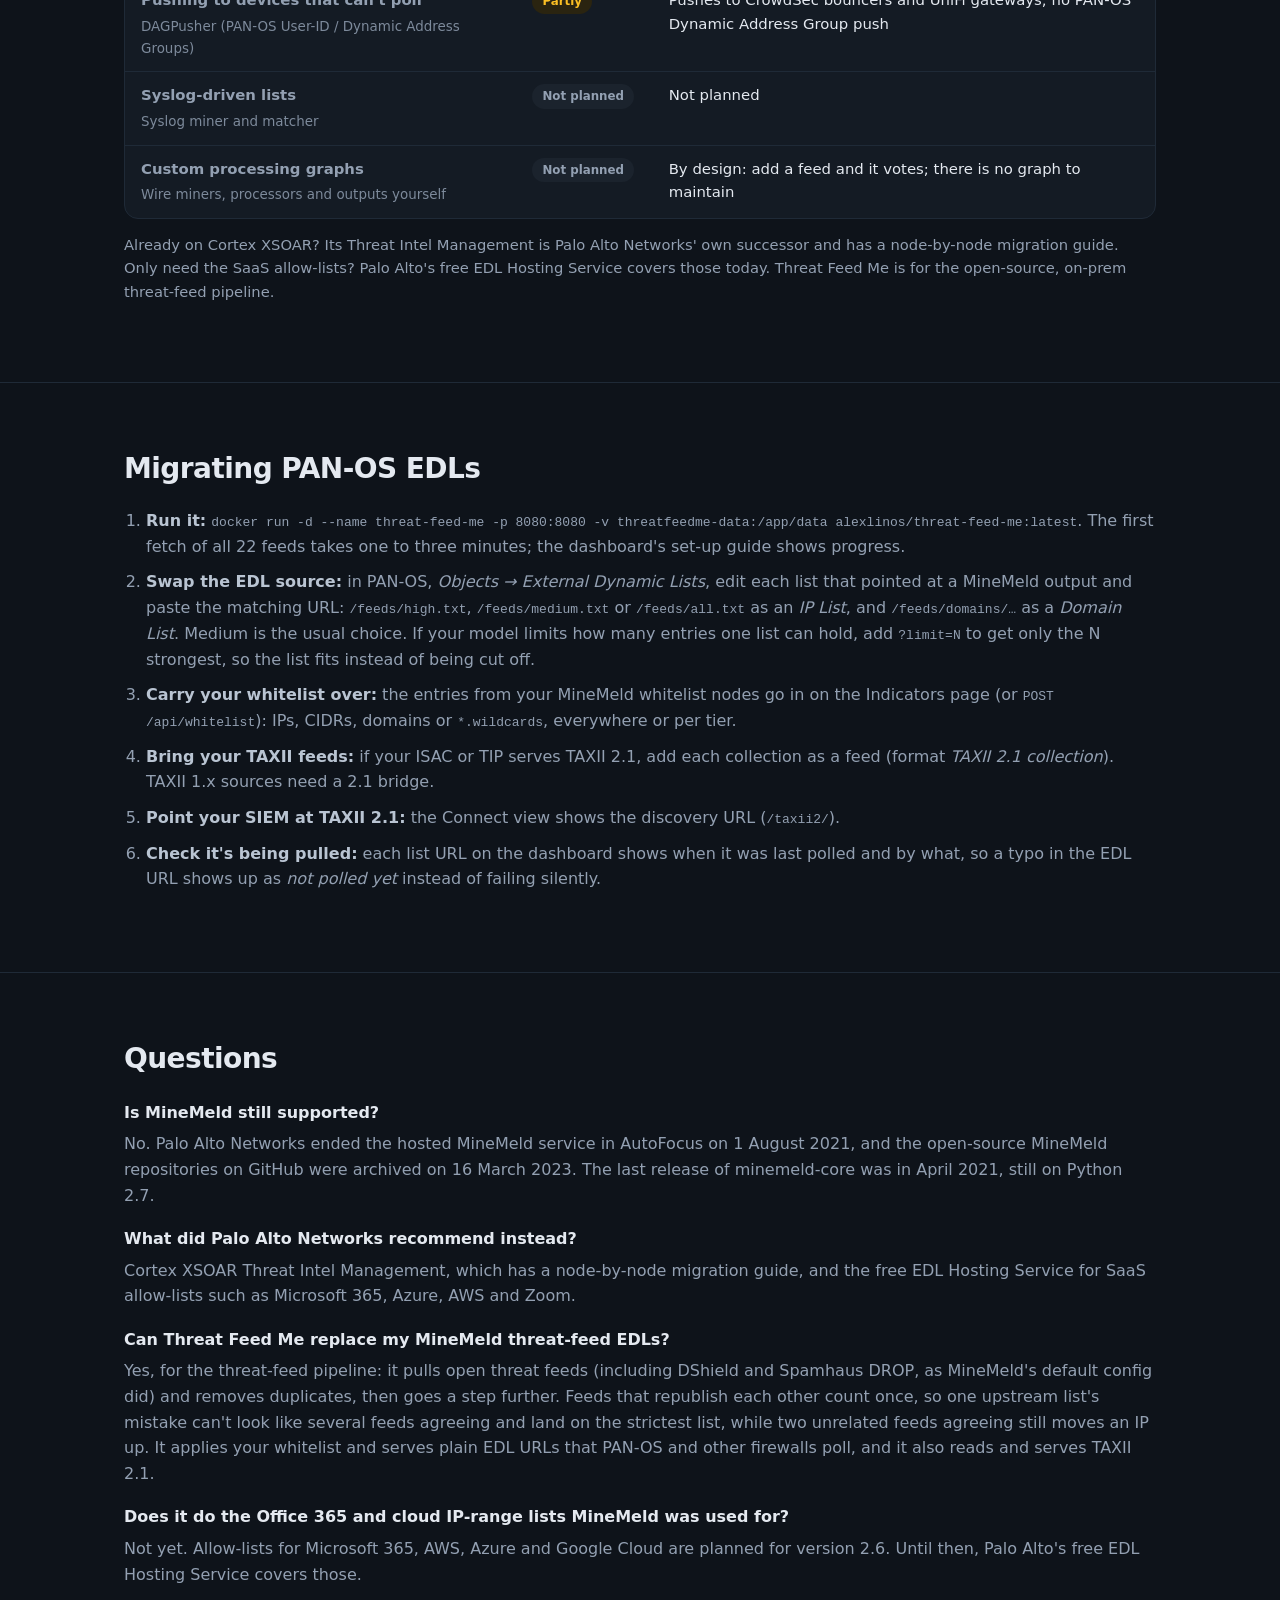
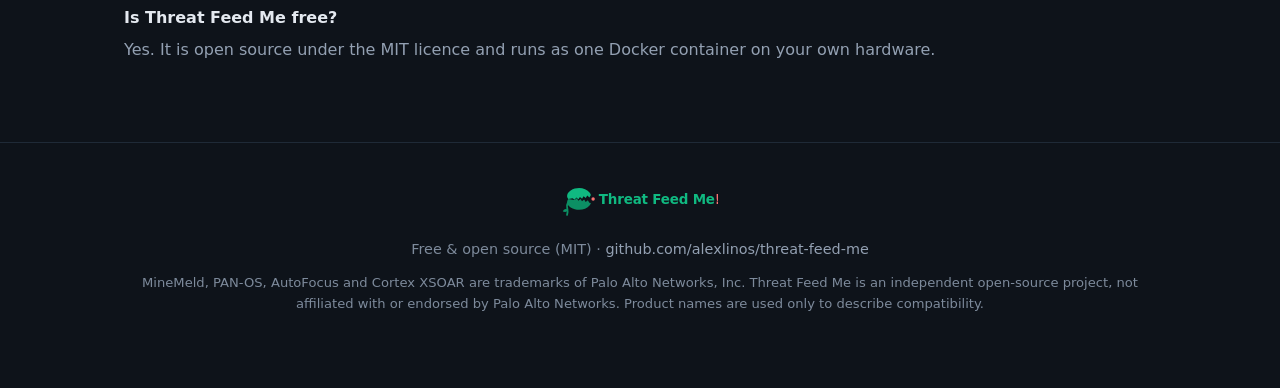
==== commit 5dbd182b: "docs: explain ?limit=N in plain terms everywhere 'Firewalls with an entry cap' was jargon. Many fire" ====
--- a/docs/minemeld.html
+++ b/docs/minemeld.html
@@ -212,7 +212,7 @@
           <tr><td><b>Whitelists</b><span class="mm">Whitelist nodes in the graph</span></td><td><span class="st st-ok">Covered</span></td><td>IPs, CIDRs, domains and <code>*.wildcards</code>, everywhere or per tier; flagging a false positive lowers the reporting feed's weight</td></tr>
           <tr><td><b>TAXII / STIX feeds in</b><span class="mm">TAXII 1.x miners for ISAC, AIS and vendor feeds</span></td><td><span class="st st-part">Partly</span></td><td>TAXII <b>2.1</b> collections as feeds (MISP, OpenCTI, any 2.1 server); only unconditional indicator patterns are read. TAXII 1.x is not supported</td></tr>
           <tr><td><b>TAXII out to a SIEM</b><span class="mm">TAXII DataFeed output (STIX 1.x)</span></td><td><span class="st st-ok">Covered</span></td><td>Read-only TAXII 2.1 server of STIX 2.1 Indicators: six collections mirroring the list URLs</td></tr>
-          <tr><td><b>EDLs for PAN-OS and other firewalls</b><span class="mm">EDL output nodes</span></td><td><span class="st st-ok">Covered</span></td><td>Plain one-per-line lists that PAN-OS External Dynamic Lists take as-is, plus FortiGate, Check Point, Cisco, Sophos, SonicWall, pfSense, OPNsense, Pi-hole; <code>?limit=N</code> for EDL capacity limits</td></tr>
+          <tr><td><b>EDLs for PAN-OS and other firewalls</b><span class="mm">EDL output nodes</span></td><td><span class="st st-ok">Covered</span></td><td>Plain one-per-line lists that PAN-OS External Dynamic Lists take as-is, plus FortiGate, Check Point, Cisco, Sophos, SonicWall, pfSense, OPNsense, Pi-hole; add <code>?limit=N</code> to get only the N strongest entries when a firewall limits list size</td></tr>
           <tr><td><b>Manual and incident-response lists</b><span class="mm">localDB miner with an API and automatic aging</span></td><td><span class="st st-part">Partly</span></td><td>Add or remove indicators from the dashboard or API; manual entries never age out on their own (no per-entry expiry yet)</td></tr>
           <tr><td><b>Office 365 / Microsoft 365 allow-lists</b><span class="mm">The O365 miner (the most-published MineMeld article)</span></td><td><span class="st st-road">2.6 roadmap</span></td><td>Planned for 2.6 as application lists, kept separate from threat scoring. Until then: Palo Alto's EDL Hosting Service</td></tr>
           <tr><td><b>AWS, Azure and Google Cloud IP ranges</b><span class="mm">Cloud-provider miners with region and service filters</span></td><td><span class="st st-road">2.6 roadmap</span></td><td>Planned for 2.6 with the application lists</td></tr>
@@ -239,7 +239,8 @@
         <li><b>Swap the EDL source:</b> in PAN-OS, <i>Objects → External Dynamic Lists</i>, edit each list that pointed
           at a MineMeld output and paste the matching URL: <code>/feeds/high.txt</code>, <code>/feeds/medium.txt</code>
           or <code>/feeds/all.txt</code> as an <i>IP List</i>, and <code>/feeds/domains/…</code> as a <i>Domain List</i>.
-          Medium is the usual choice; if a list hits your model's EDL capacity, add <code>?limit=N</code>.</li>
+          Medium is the usual choice. If your model limits how many entries one list can hold, add
+          <code>?limit=N</code> to get only the N strongest, so the list fits instead of being cut off.</li>
         <li><b>Carry your whitelist over:</b> the entries from your MineMeld whitelist nodes go in on the Indicators page
           (or <code>POST /api/whitelist</code>): IPs, CIDRs, domains or <code>*.wildcards</code>, everywhere or per tier.</li>
         <li><b>Bring your TAXII feeds:</b> if your ISAC or TIP serves TAXII 2.1, add each collection as a feed
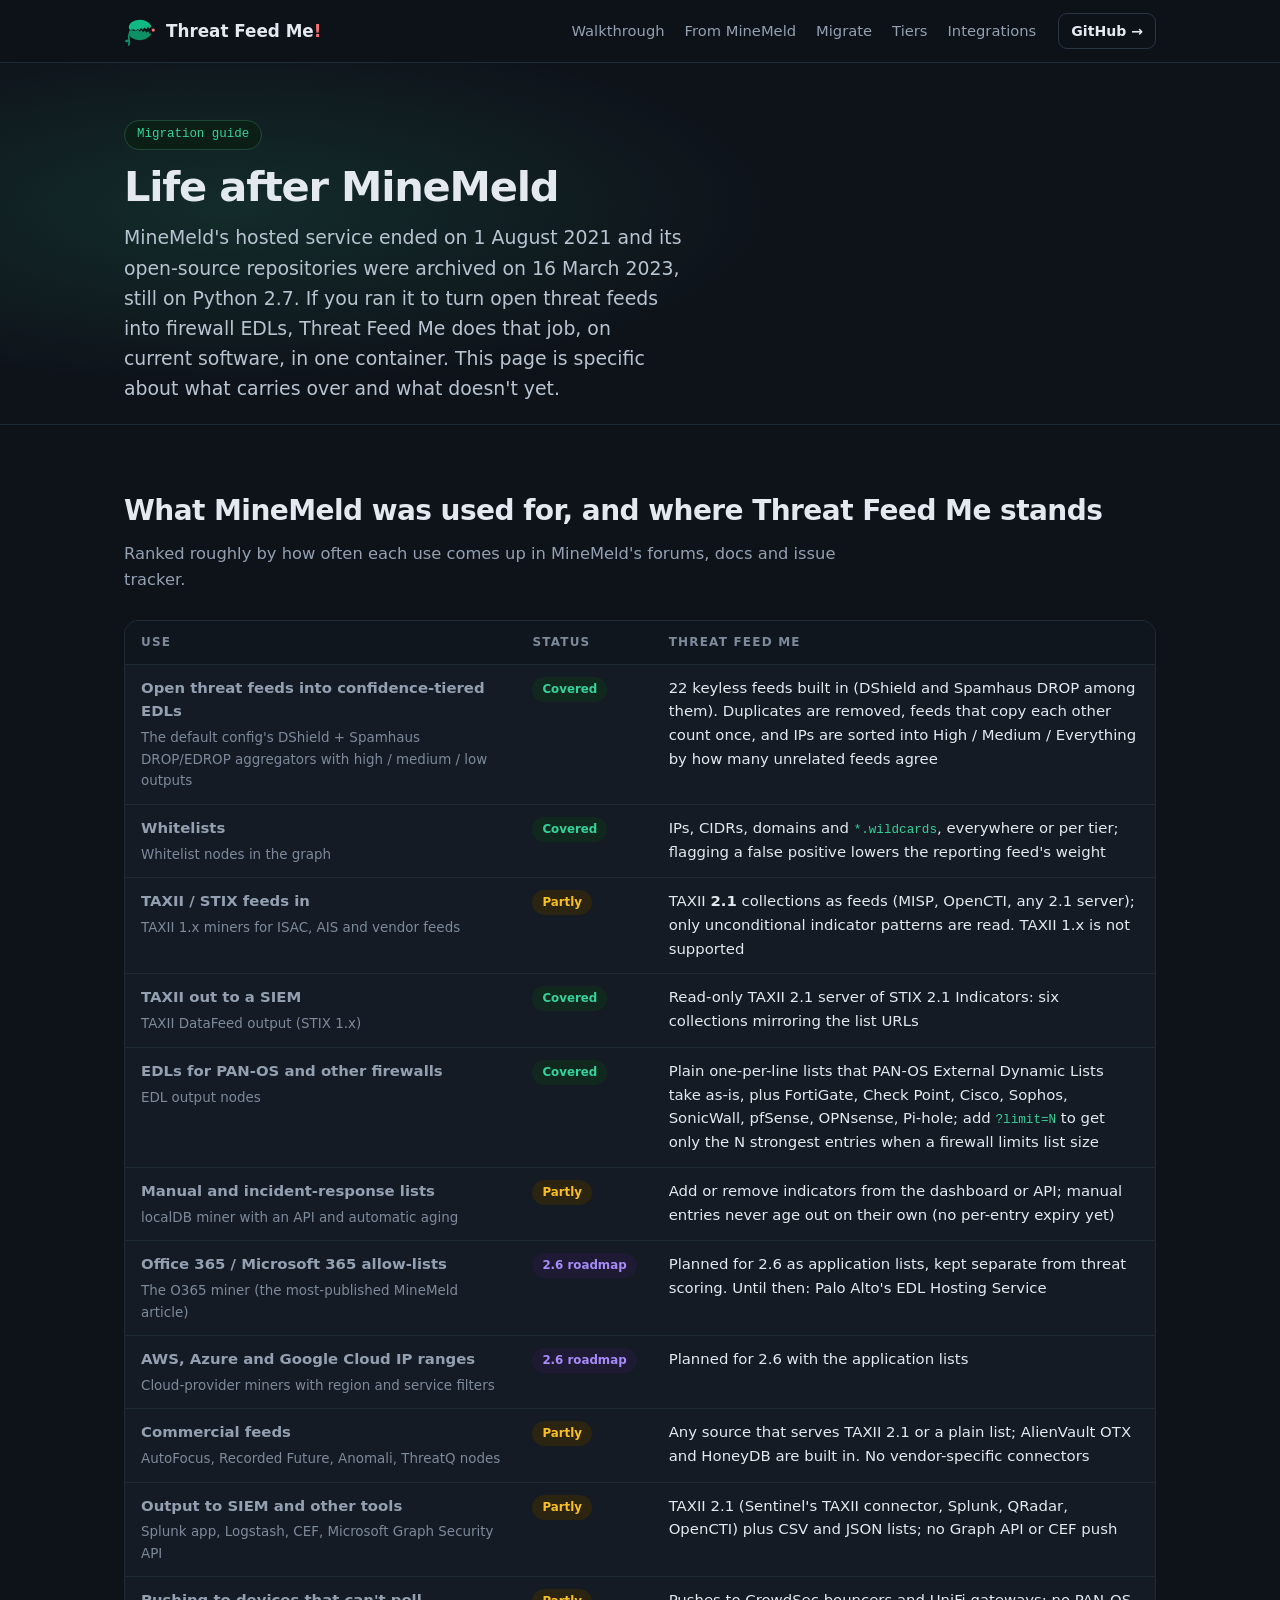
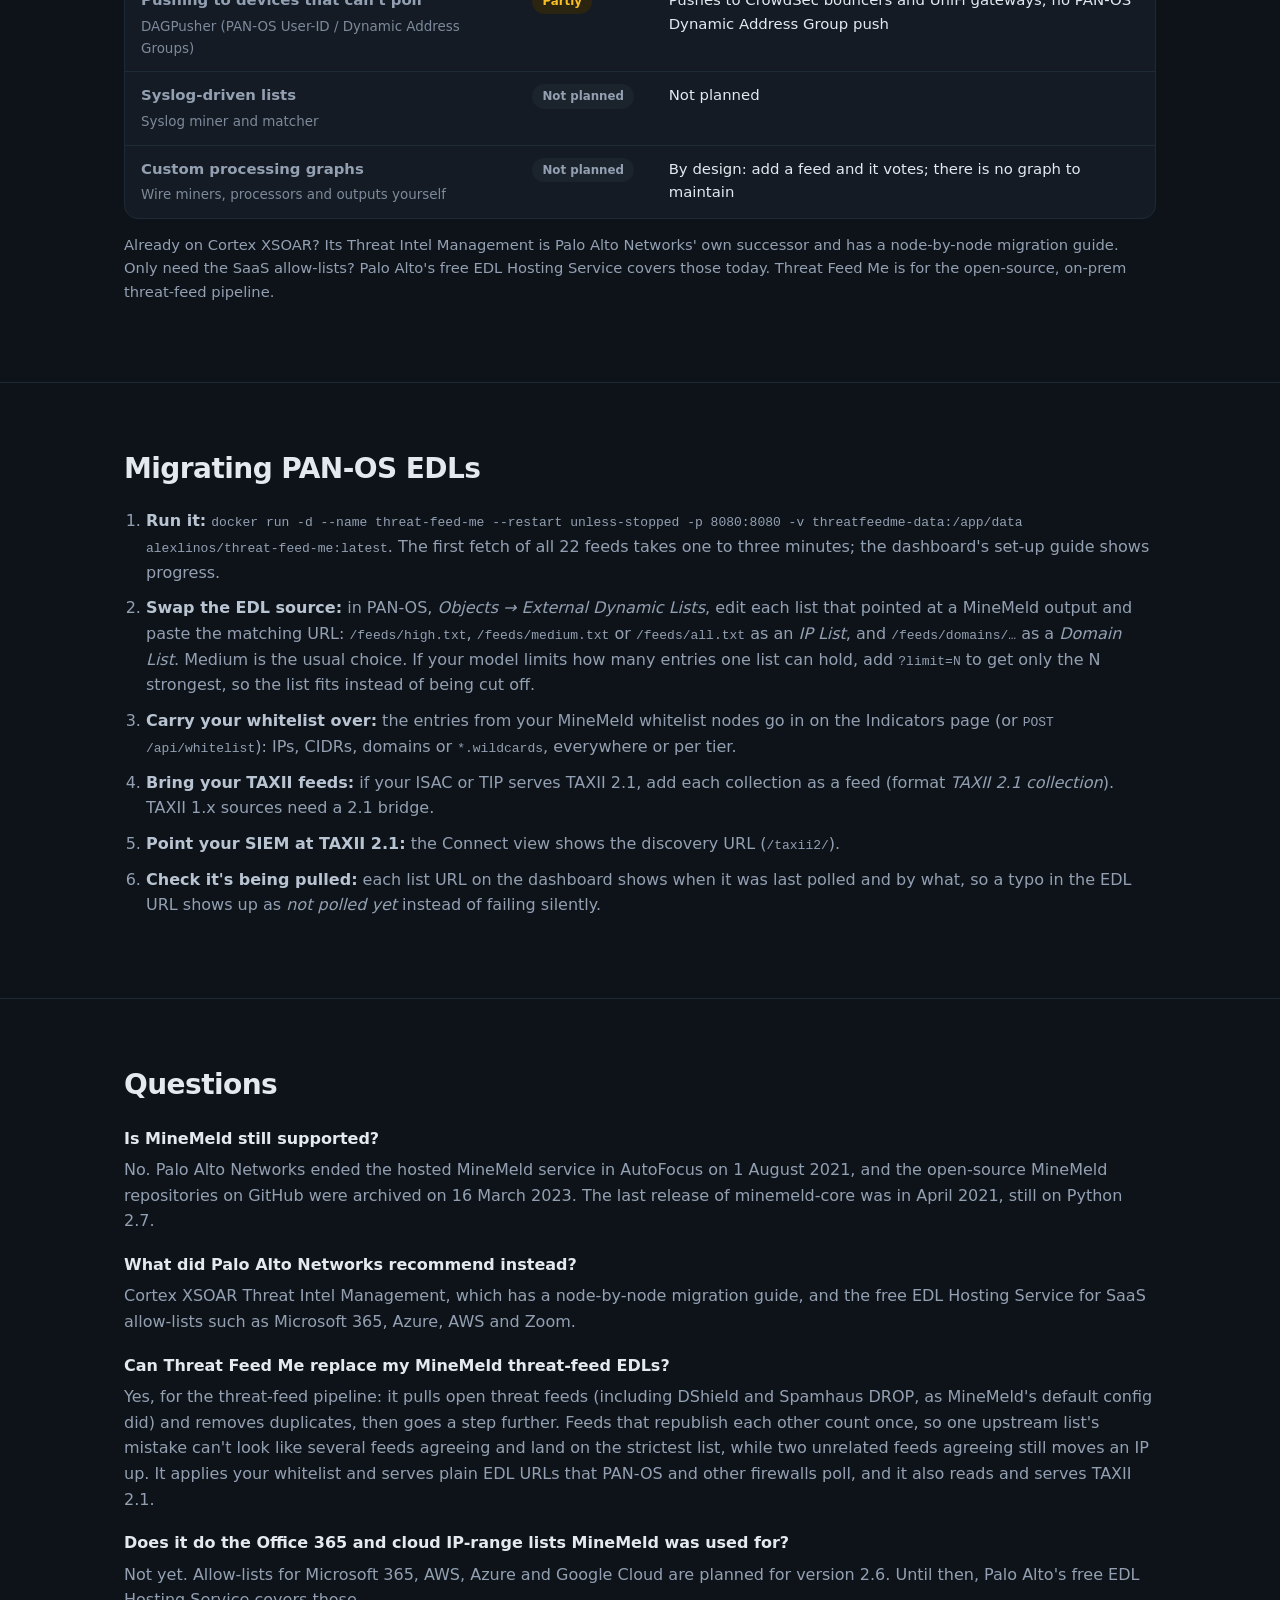
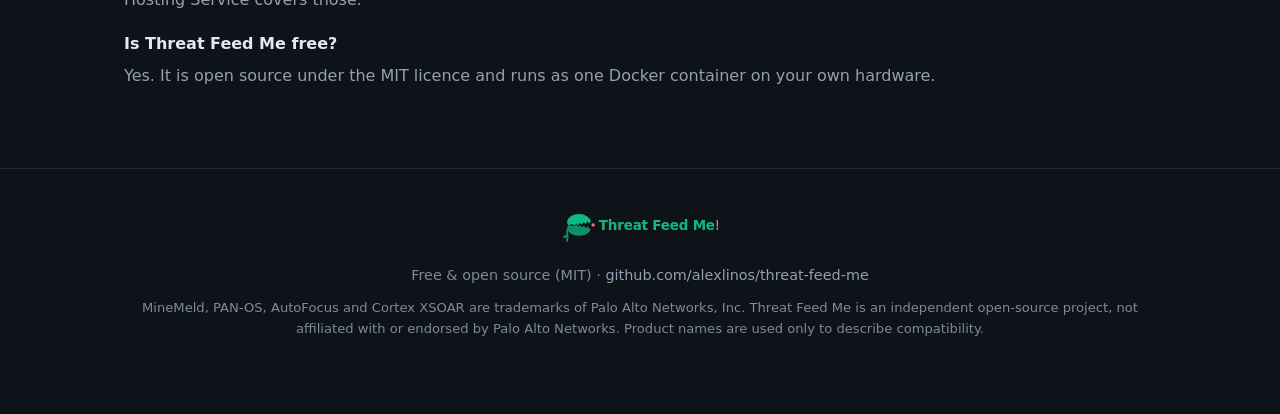
==== commit 9c4fe119: "docs: add --restart unless-stopped to the docker run examples Without it the container stays down af" ====
--- a/docs/minemeld.html
+++ b/docs/minemeld.html
@@ -182,8 +182,8 @@
 <body>
 <nav class="nav" aria-label="Site">
   <div class="wrap">
-    <a class="brand" href="./"><svg viewBox="0 0 128 128" aria-hidden="true"><path d="M22 74 C12 90 27 102 19 120" stroke="#0c9064" stroke-width="7" fill="none" stroke-linecap="round"/><path d="M24 101 C13 95 6 99 3 107 C13 111 20 108 24 101 Z" fill="#0c9064"/><g transform="translate(24 60)"><g transform="rotate(-10)"><path d="M0 0 C-7 -10 -1 -24 14 -30 C40 -40 70 -32 84 -8 L86 0 L79 8 L72 0 L65 8 L58 0 L51 8 L44 0 L37 8 L30 0 L23 7 L16 0 Z" fill="#10b981"/></g><g transform="rotate(10)"><path d="M0 0 C-7 10 -1 24 14 30 C40 40 70 32 84 8 L86 0 L80 0 L73 -8 L66 0 L59 -8 L52 0 L45 -8 L38 0 L31 -8 L24 0 L16 0 Z" fill="#0c9064"/></g></g><circle cx="117" cy="60" r="6.5" fill="#f87171"/></svg><span>Threat Feed Me<span class="bang">!</span></span></a>
-    <div class="links"><a href="./#walkthrough">Walkthrough</a><a href="minemeld.html">From MineMeld</a><a href="#migrate">Migrate</a><a href="./#tiers">Tiers</a><a href="./#delivery">Integrations</a></div>
+    <a class="brand" href="index.html"><svg viewBox="0 0 128 128" aria-hidden="true"><path d="M22 74 C12 90 27 102 19 120" stroke="#0c9064" stroke-width="7" fill="none" stroke-linecap="round"/><path d="M24 101 C13 95 6 99 3 107 C13 111 20 108 24 101 Z" fill="#0c9064"/><g transform="translate(24 60)"><g transform="rotate(-10)"><path d="M0 0 C-7 -10 -1 -24 14 -30 C40 -40 70 -32 84 -8 L86 0 L79 8 L72 0 L65 8 L58 0 L51 8 L44 0 L37 8 L30 0 L23 7 L16 0 Z" fill="#10b981"/></g><g transform="rotate(10)"><path d="M0 0 C-7 10 -1 24 14 30 C40 40 70 32 84 8 L86 0 L80 0 L73 -8 L66 0 L59 -8 L52 0 L45 -8 L38 0 L31 -8 L24 0 L16 0 Z" fill="#0c9064"/></g></g><circle cx="117" cy="60" r="6.5" fill="#f87171"/></svg><span>Threat Feed Me<span class="bang">!</span></span></a>
+    <div class="links"><a href="index.html#walkthrough">Walkthrough</a><a href="minemeld.html">From MineMeld</a><a href="#migrate">Migrate</a><a href="index.html#tiers">Tiers</a><a href="index.html#delivery">Integrations</a></div>
     <a class="gh" href="https://github.com/alexlinos/threat-feed-me" target="_blank" rel="noopener">GitHub →</a>
   </div>
 </nav>
@@ -234,7 +234,7 @@
     <div class="wrap">
       <h2>Migrating PAN-OS EDLs</h2>
       <ol class="mig">
-        <li><b>Run it:</b> <code>docker run -d --name threat-feed-me -p 8080:8080 -v threatfeedme-data:/app/data alexlinos/threat-feed-me:latest</code>.
+        <li><b>Run it:</b> <code>docker run -d --name threat-feed-me --restart unless-stopped -p 8080:8080 -v threatfeedme-data:/app/data alexlinos/threat-feed-me:latest</code>.
           The first fetch of all 22 feeds takes one to three minutes; the dashboard's set-up guide shows progress.</li>
         <li><b>Swap the EDL source:</b> in PAN-OS, <i>Objects → External Dynamic Lists</i>, edit each list that pointed
           at a MineMeld output and paste the matching URL: <code>/feeds/high.txt</code>, <code>/feeds/medium.txt</code>
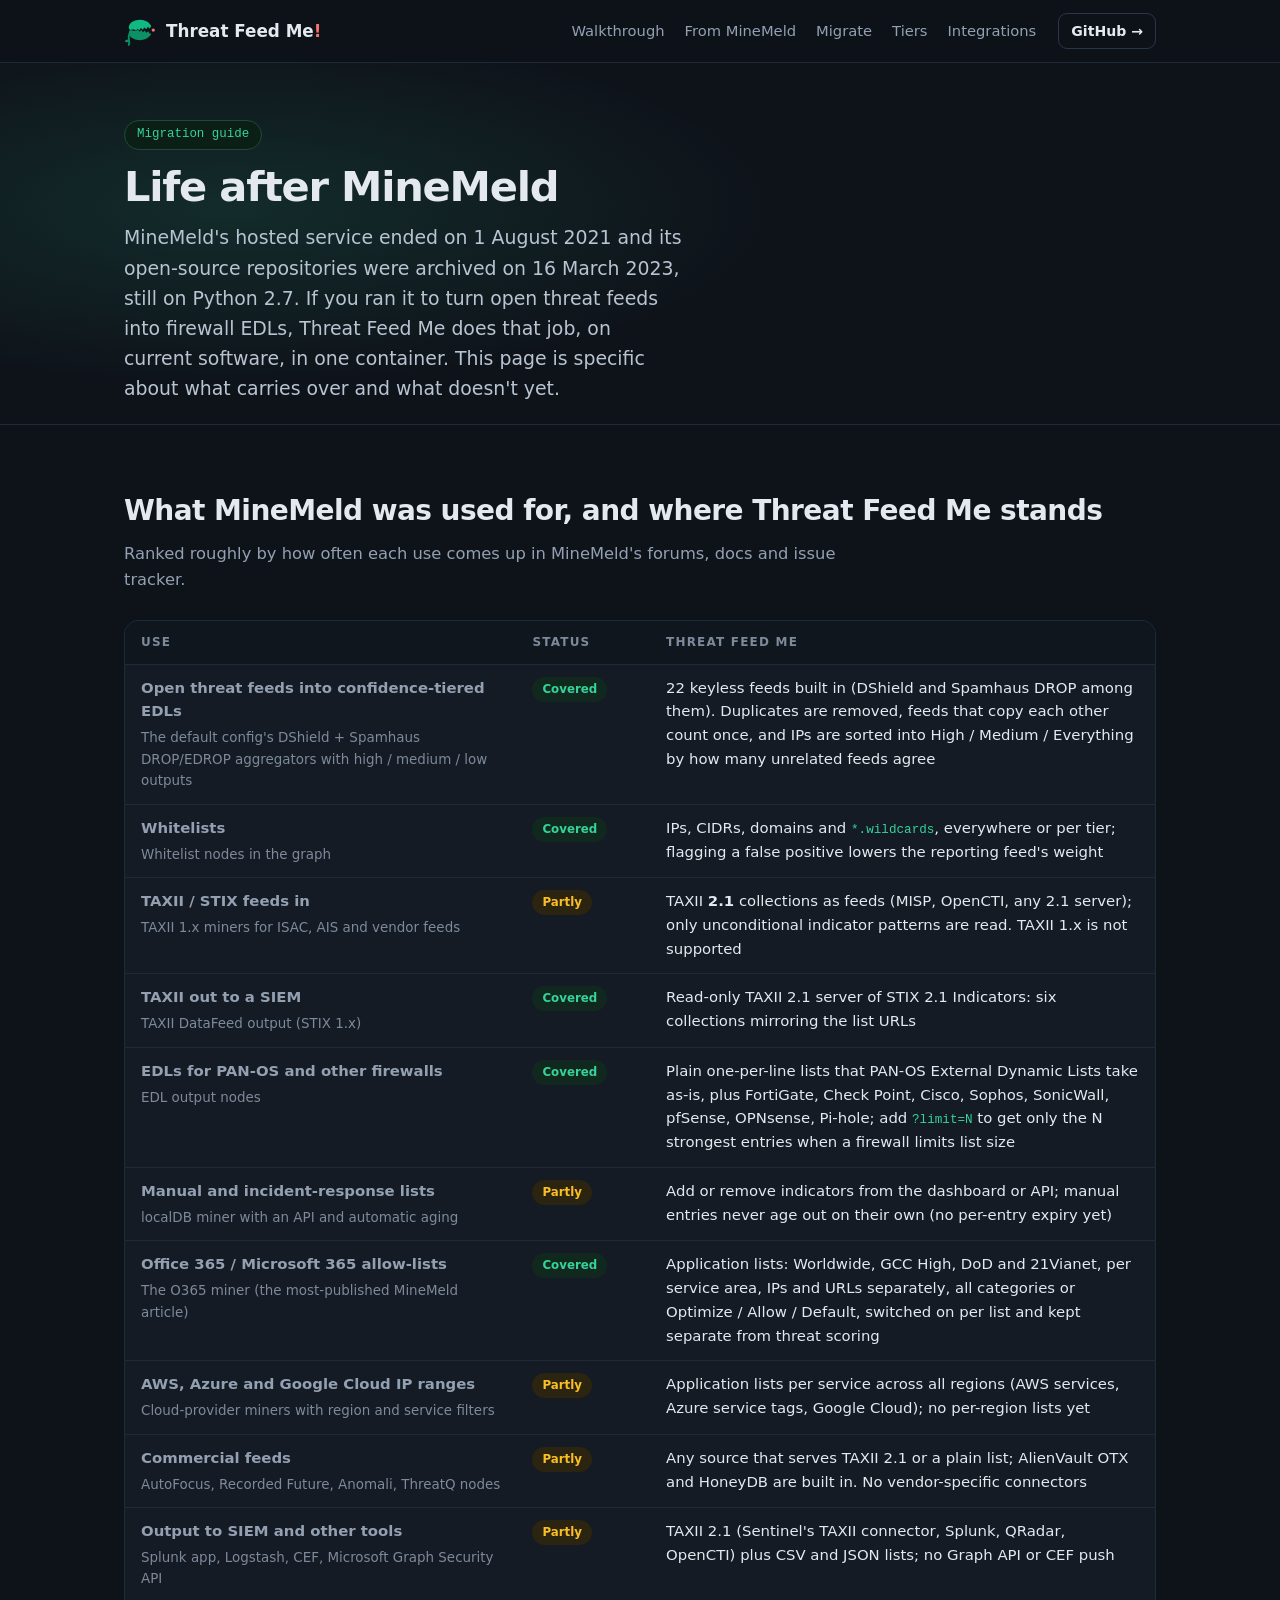
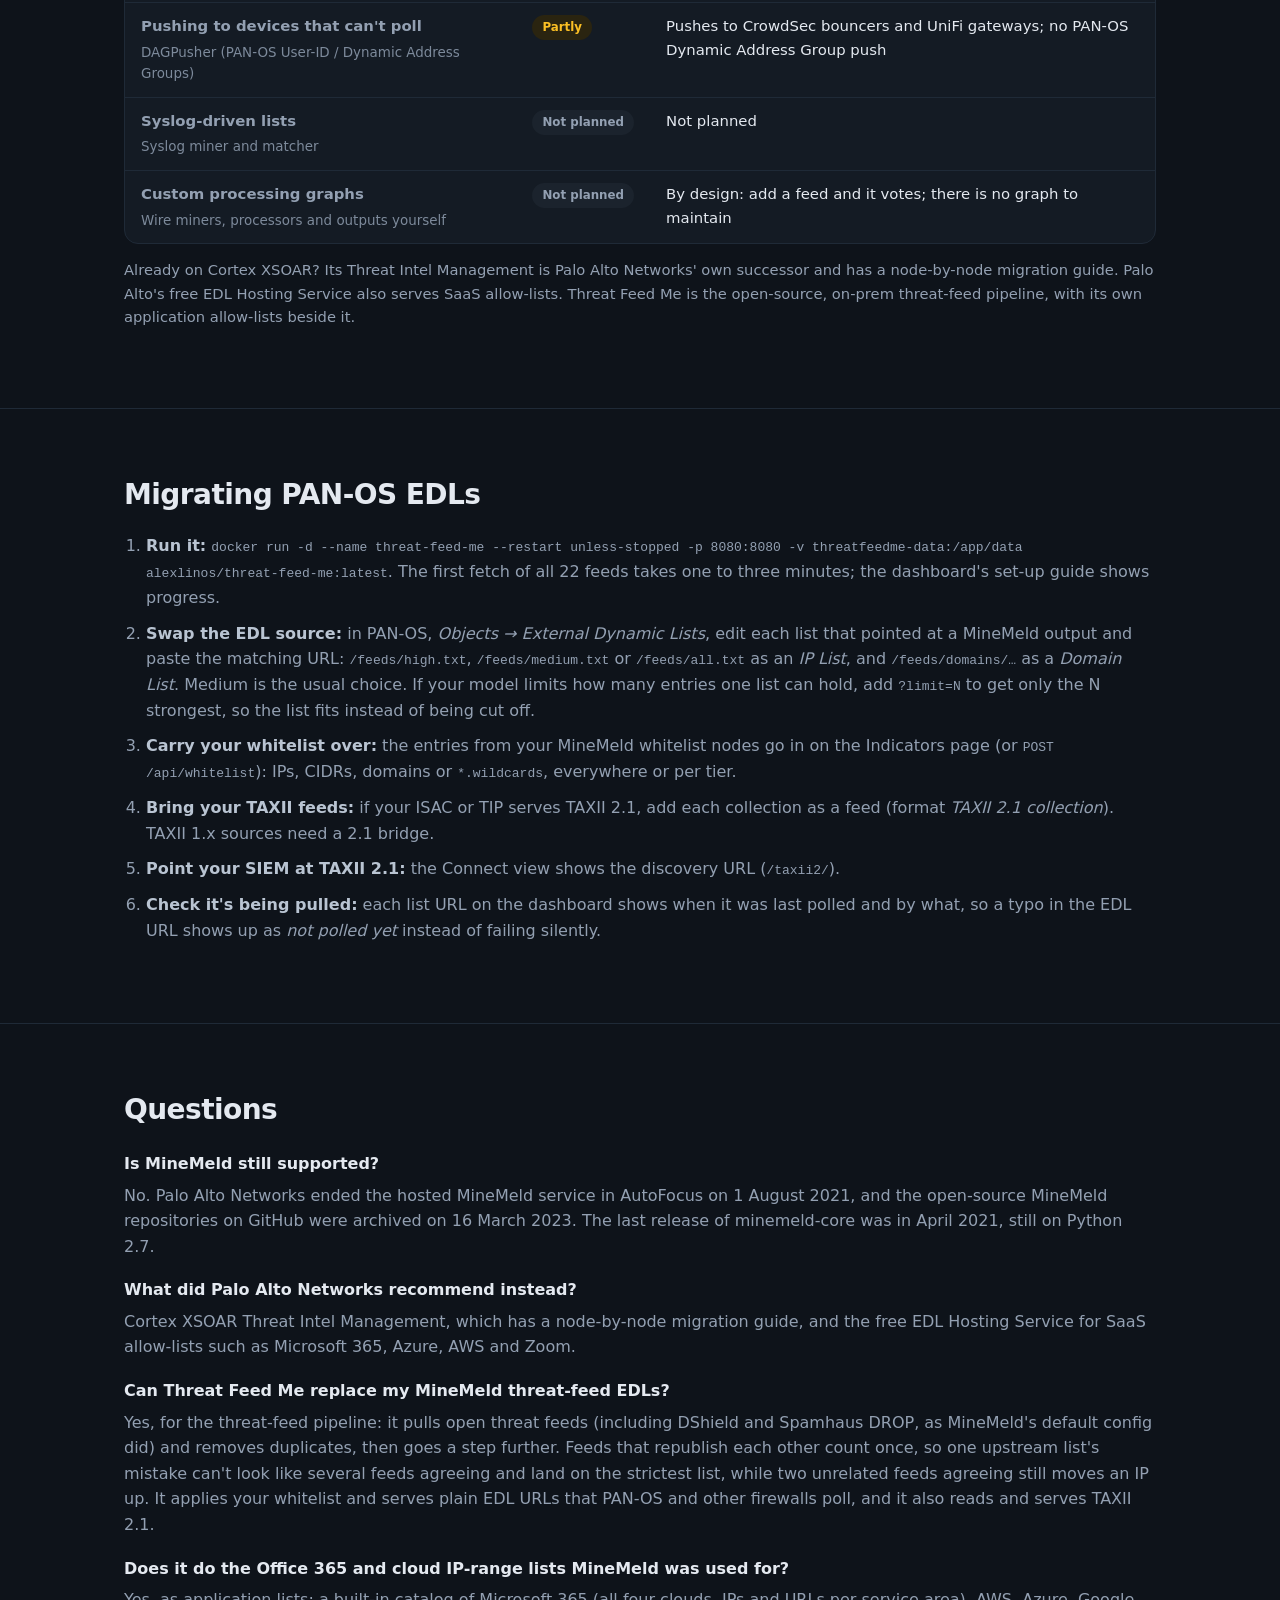
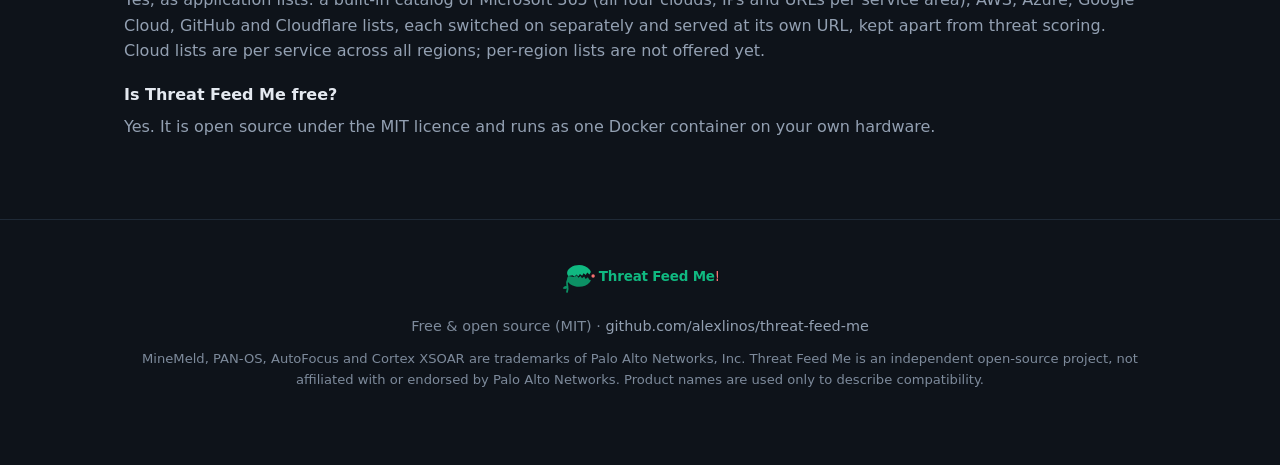
==== commit cfbffd92: "release: 2.7.2 (list URL options, URL builder, application catalog) Ships the 2.7 batch as one relea" ====
--- a/docs/minemeld.html
+++ b/docs/minemeld.html
@@ -13,7 +13,9 @@
 <meta property="og:url" content="https://alexlinos.github.io/threat-feed-me/minemeld.html">
 <meta property="og:image" content="https://alexlinos.github.io/threat-feed-me/assets/social-preview.png">
 <meta name="twitter:card" content="summary_large_image">
-<script type="application/ld+json">{"@context": "https://schema.org", "@type": "FAQPage", "mainEntity": [{"@type": "Question", "name": "Is MineMeld still supported?", "acceptedAnswer": {"@type": "Answer", "text": "No. Palo Alto Networks ended the hosted MineMeld service in AutoFocus on 1 August 2021, and the open-source MineMeld repositories on GitHub were archived on 16 March 2023. The last release of minemeld-core was in April 2021, still on Python 2.7."}}, {"@type": "Question", "name": "What did Palo Alto Networks recommend instead?", "acceptedAnswer": {"@type": "Answer", "text": "Cortex XSOAR Threat Intel Management, which has a node-by-node migration guide, and the free EDL Hosting Service for SaaS allow-lists such as Microsoft 365, Azure, AWS and Zoom."}}, {"@type": "Question", "name": "Can Threat Feed Me replace my MineMeld threat-feed EDLs?", "acceptedAnswer": {"@type": "Answer", "text": "Yes, for the threat-feed pipeline: it pulls open threat feeds (including DShield and Spamhaus DROP, as MineMeld's default config did) and removes duplicates, then goes a step further. Feeds that republish each other count once, so one upstream list's mistake can't look like several feeds agreeing and land on the strictest list, while two unrelated feeds agreeing still moves an IP up. It applies your whitelist and serves plain EDL URLs that PAN-OS and other firewalls poll, and it also reads and serves TAXII 2.1."}}, {"@type": "Question", "name": "Does it do the Office 365 and cloud IP-range lists MineMeld was used for?", "acceptedAnswer": {"@type": "Answer", "text": "Not yet. Allow-lists for Microsoft 365, AWS, Azure and Google Cloud are planned for version 2.6. Until then, Palo Alto's free EDL Hosting Service covers those."}}, {"@type": "Question", "name": "Is Threat Feed Me free?", "acceptedAnswer": {"@type": "Answer", "text": "Yes. It is open source under the MIT licence and runs as one Docker container on your own hardware."}}]}</script>
+<meta name="twitter:title" content="MineMeld alternative: move your threat-feed EDLs to Threat Feed Me">
+<meta name="twitter:description" content="What MineMeld was used for, what carries over, what doesn't yet, and how to migrate.">
+<script type="application/ld+json">{"@context": "https://schema.org", "@type": "FAQPage", "mainEntity": [{"@type": "Question", "name": "Is MineMeld still supported?", "acceptedAnswer": {"@type": "Answer", "text": "No. Palo Alto Networks ended the hosted MineMeld service in AutoFocus on 1 August 2021, and the open-source MineMeld repositories on GitHub were archived on 16 March 2023. The last release of minemeld-core was in April 2021, still on Python 2.7."}}, {"@type": "Question", "name": "What did Palo Alto Networks recommend instead?", "acceptedAnswer": {"@type": "Answer", "text": "Cortex XSOAR Threat Intel Management, which has a node-by-node migration guide, and the free EDL Hosting Service for SaaS allow-lists such as Microsoft 365, Azure, AWS and Zoom."}}, {"@type": "Question", "name": "Can Threat Feed Me replace my MineMeld threat-feed EDLs?", "acceptedAnswer": {"@type": "Answer", "text": "Yes, for the threat-feed pipeline: it pulls open threat feeds (including DShield and Spamhaus DROP, as MineMeld's default config did) and removes duplicates, then goes a step further. Feeds that republish each other count once, so one upstream list's mistake can't look like several feeds agreeing and land on the strictest list, while two unrelated feeds agreeing still moves an IP up. It applies your whitelist and serves plain EDL URLs that PAN-OS and other firewalls poll, and it also reads and serves TAXII 2.1."}}, {"@type": "Question", "name": "Does it do the Office 365 and cloud IP-range lists MineMeld was used for?", "acceptedAnswer": {"@type": "Answer", "text": "Yes, as application lists: a built-in catalog of Microsoft 365 (all four clouds, IPs and URLs per service area), AWS, Azure, Google Cloud, GitHub and Cloudflare lists, each switched on separately and served at its own URL, kept apart from threat scoring. Cloud lists are per service across all regions; per-region lists are not offered yet."}}, {"@type": "Question", "name": "Is Threat Feed Me free?", "acceptedAnswer": {"@type": "Answer", "text": "Yes. It is open source under the MIT licence and runs as one Docker container on your own hardware."}}]}</script>
 <script type="application/ld+json">{"@context": "https://schema.org", "@type": "SoftwareApplication", "name": "Threat Feed Me", "applicationCategory": "SecurityApplication", "operatingSystem": "Linux (Docker), amd64 and arm64", "offers": {"@type": "Offer", "price": "0", "priceCurrency": "USD"}, "license": "https://opensource.org/licenses/MIT", "url": "https://alexlinos.github.io/threat-feed-me/", "codeRepository": "https://github.com/alexlinos/threat-feed-me", "description": "Open-source, on-prem threat-intelligence aggregator: free threat feeds, deduplicated and ranked by how many unrelated feeds agree, as firewall block lists (EDLs), TAXII 2.1 in and out, and publishing to CrowdSec and UniFi."}</script>
 <style>
   :root{
@@ -214,8 +216,8 @@
           <tr><td><b>TAXII out to a SIEM</b><span class="mm">TAXII DataFeed output (STIX 1.x)</span></td><td><span class="st st-ok">Covered</span></td><td>Read-only TAXII 2.1 server of STIX 2.1 Indicators: six collections mirroring the list URLs</td></tr>
           <tr><td><b>EDLs for PAN-OS and other firewalls</b><span class="mm">EDL output nodes</span></td><td><span class="st st-ok">Covered</span></td><td>Plain one-per-line lists that PAN-OS External Dynamic Lists take as-is, plus FortiGate, Check Point, Cisco, Sophos, SonicWall, pfSense, OPNsense, Pi-hole; add <code>?limit=N</code> to get only the N strongest entries when a firewall limits list size</td></tr>
           <tr><td><b>Manual and incident-response lists</b><span class="mm">localDB miner with an API and automatic aging</span></td><td><span class="st st-part">Partly</span></td><td>Add or remove indicators from the dashboard or API; manual entries never age out on their own (no per-entry expiry yet)</td></tr>
-          <tr><td><b>Office 365 / Microsoft 365 allow-lists</b><span class="mm">The O365 miner (the most-published MineMeld article)</span></td><td><span class="st st-road">2.6 roadmap</span></td><td>Planned for 2.6 as application lists, kept separate from threat scoring. Until then: Palo Alto's EDL Hosting Service</td></tr>
-          <tr><td><b>AWS, Azure and Google Cloud IP ranges</b><span class="mm">Cloud-provider miners with region and service filters</span></td><td><span class="st st-road">2.6 roadmap</span></td><td>Planned for 2.6 with the application lists</td></tr>
+          <tr><td><b>Office 365 / Microsoft 365 allow-lists</b><span class="mm">The O365 miner (the most-published MineMeld article)</span></td><td><span class="st st-ok">Covered</span></td><td>Application lists: Worldwide, GCC High, DoD and 21Vianet, per service area, IPs and URLs separately, all categories or Optimize / Allow / Default, switched on per list and kept separate from threat scoring</td></tr>
+          <tr><td><b>AWS, Azure and Google Cloud IP ranges</b><span class="mm">Cloud-provider miners with region and service filters</span></td><td><span class="st st-part">Partly</span></td><td>Application lists per service across all regions (AWS services, Azure service tags, Google Cloud); no per-region lists yet</td></tr>
           <tr><td><b>Commercial feeds</b><span class="mm">AutoFocus, Recorded Future, Anomali, ThreatQ nodes</span></td><td><span class="st st-part">Partly</span></td><td>Any source that serves TAXII 2.1 or a plain list; AlienVault OTX and HoneyDB are built in. No vendor-specific connectors</td></tr>
           <tr><td><b>Output to SIEM and other tools</b><span class="mm">Splunk app, Logstash, CEF, Microsoft Graph Security API</span></td><td><span class="st st-part">Partly</span></td><td>TAXII 2.1 (Sentinel's TAXII connector, Splunk, QRadar, OpenCTI) plus CSV and JSON lists; no Graph API or CEF push</td></tr>
           <tr><td><b>Pushing to devices that can't poll</b><span class="mm">DAGPusher (PAN-OS User-ID / Dynamic Address Groups)</span></td><td><span class="st st-part">Partly</span></td><td>Pushes to CrowdSec bouncers and UniFi gateways; no PAN-OS Dynamic Address Group push</td></tr>
@@ -225,8 +227,8 @@
       </table>
       </div>
       <p class="note">Already on Cortex XSOAR? Its Threat Intel Management is Palo Alto Networks' own successor and has
-        a node-by-node migration guide. Only need the SaaS allow-lists? Palo Alto's free EDL Hosting Service covers
-        those today. Threat Feed Me is for the open-source, on-prem threat-feed pipeline.</p>
+        a node-by-node migration guide. Palo Alto's free EDL Hosting Service also serves SaaS allow-lists. Threat Feed
+        Me is the open-source, on-prem threat-feed pipeline, with its own application allow-lists beside it.</p>
     </div>
   </section>
 
@@ -259,7 +261,7 @@
         <dt>Is MineMeld still supported?</dt><dd>No. Palo Alto Networks ended the hosted MineMeld service in AutoFocus on 1 August 2021, and the open-source MineMeld repositories on GitHub were archived on 16 March 2023. The last release of minemeld-core was in April 2021, still on Python 2.7.</dd>
         <dt>What did Palo Alto Networks recommend instead?</dt><dd>Cortex XSOAR Threat Intel Management, which has a node-by-node migration guide, and the free EDL Hosting Service for SaaS allow-lists such as Microsoft 365, Azure, AWS and Zoom.</dd>
         <dt>Can Threat Feed Me replace my MineMeld threat-feed EDLs?</dt><dd>Yes, for the threat-feed pipeline: it pulls open threat feeds (including DShield and Spamhaus DROP, as MineMeld's default config did) and removes duplicates, then goes a step further. Feeds that republish each other count once, so one upstream list's mistake can't look like several feeds agreeing and land on the strictest list, while two unrelated feeds agreeing still moves an IP up. It applies your whitelist and serves plain EDL URLs that PAN-OS and other firewalls poll, and it also reads and serves TAXII 2.1.</dd>
-        <dt>Does it do the Office 365 and cloud IP-range lists MineMeld was used for?</dt><dd>Not yet. Allow-lists for Microsoft 365, AWS, Azure and Google Cloud are planned for version 2.6. Until then, Palo Alto's free EDL Hosting Service covers those.</dd>
+        <dt>Does it do the Office 365 and cloud IP-range lists MineMeld was used for?</dt><dd>Yes, as application lists: a built-in catalog of Microsoft 365 (all four clouds, IPs and URLs per service area), AWS, Azure, Google Cloud, GitHub and Cloudflare lists, each switched on separately and served at its own URL, kept apart from threat scoring. Cloud lists are per service across all regions; per-region lists are not offered yet.</dd>
         <dt>Is Threat Feed Me free?</dt><dd>Yes. It is open source under the MIT licence and runs as one Docker container on your own hardware.</dd>
       </dl>
     </div>
